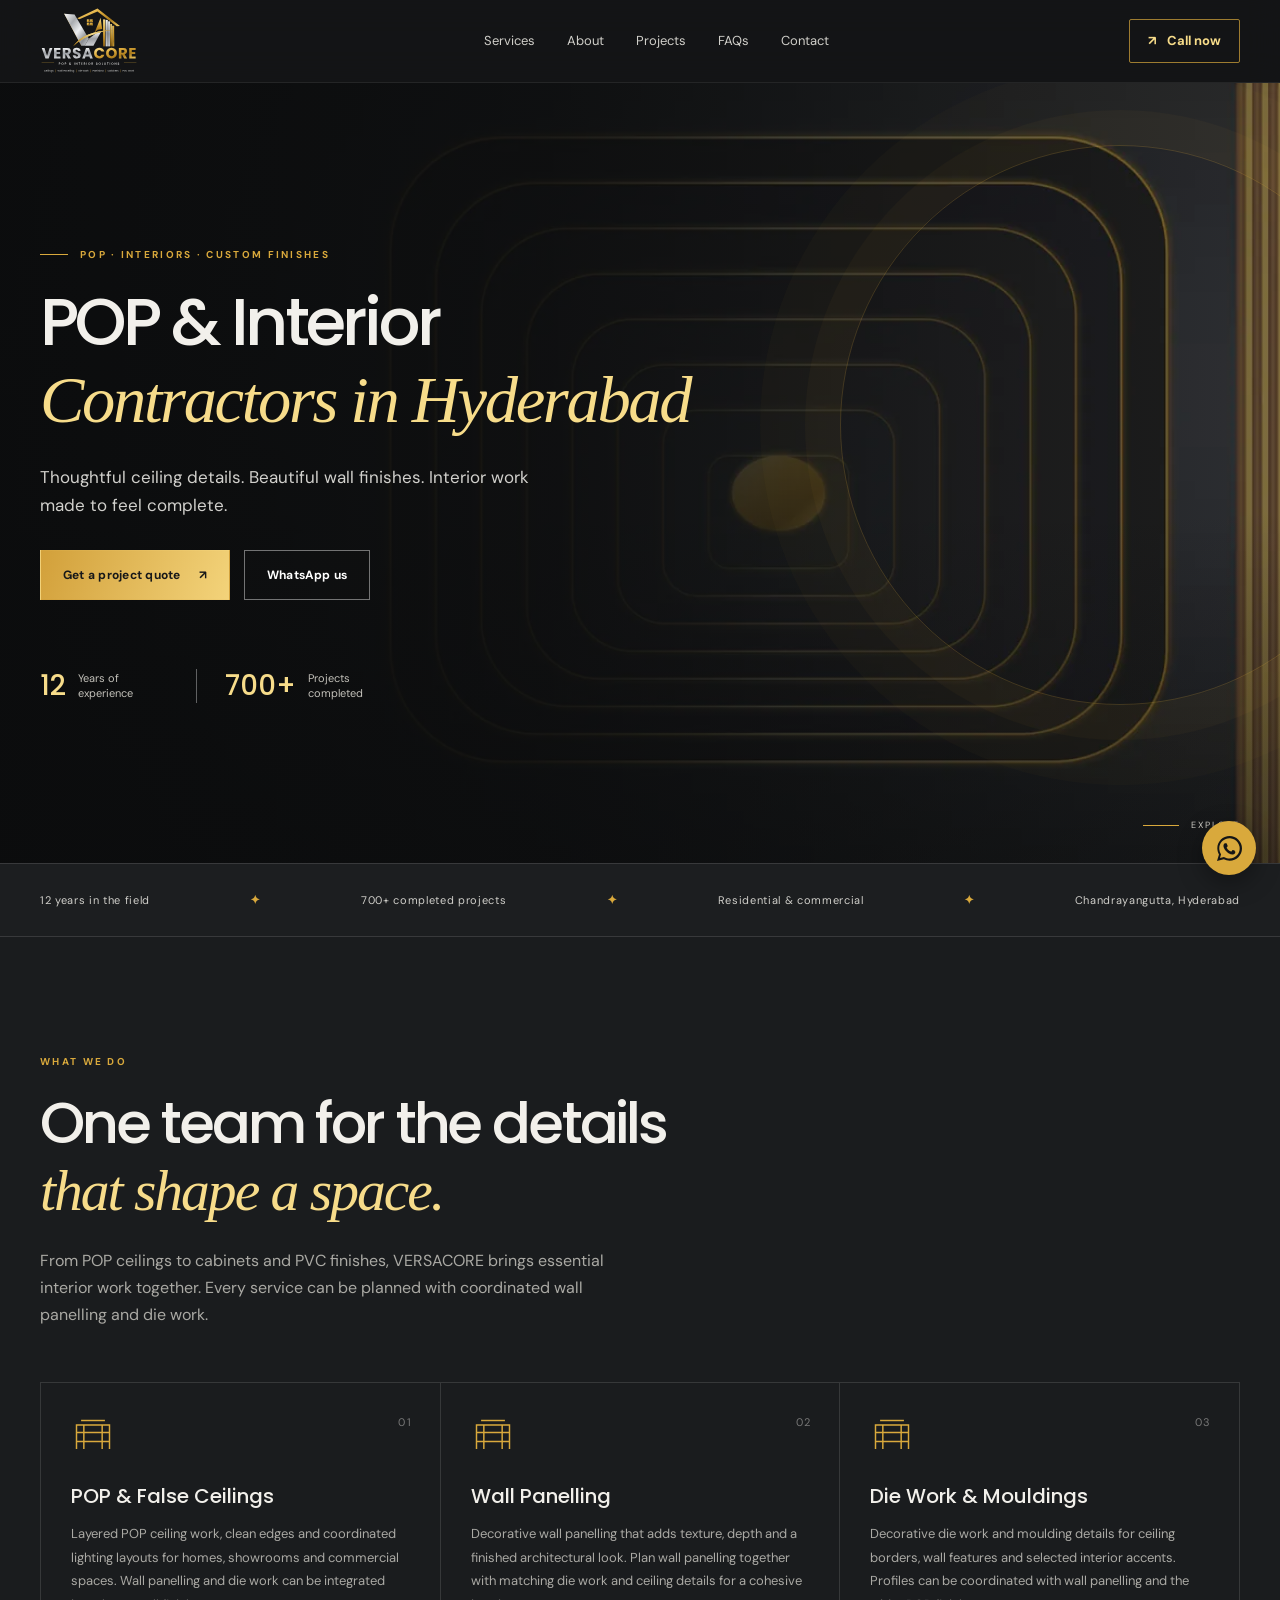
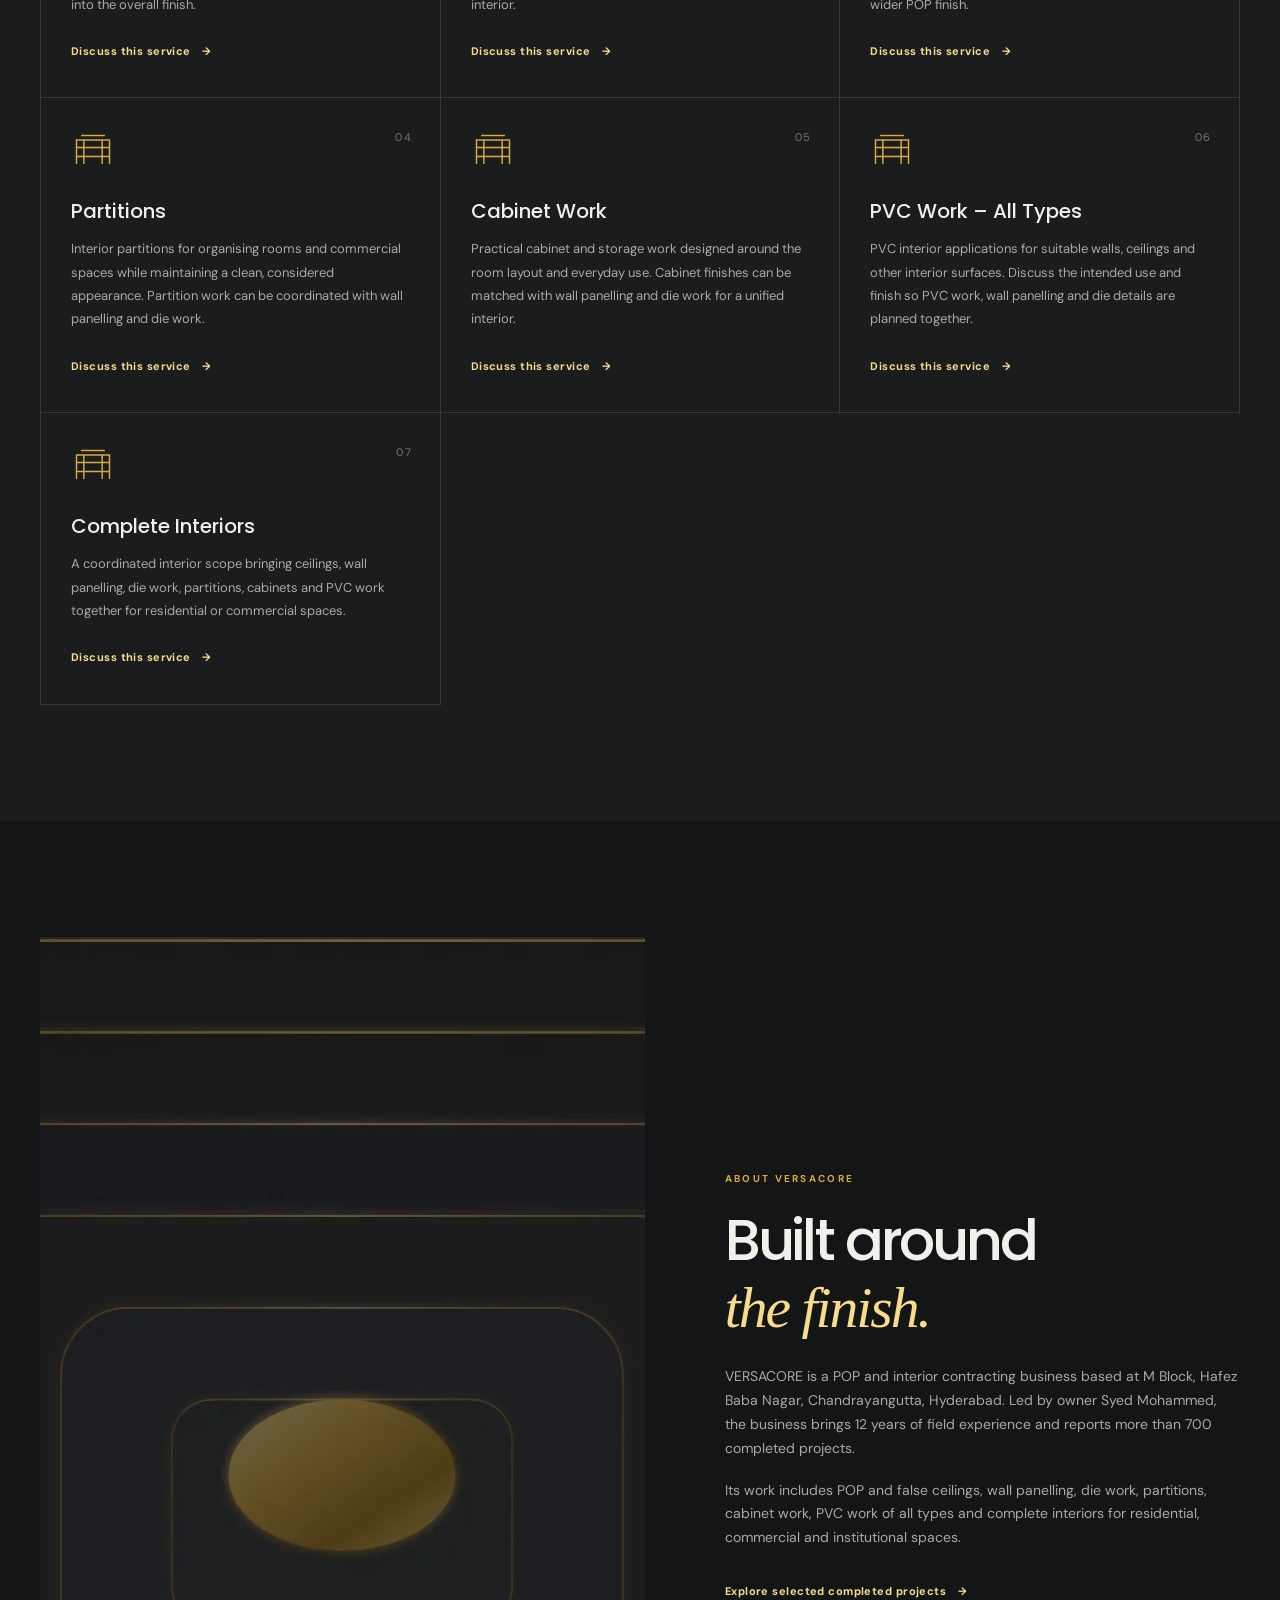
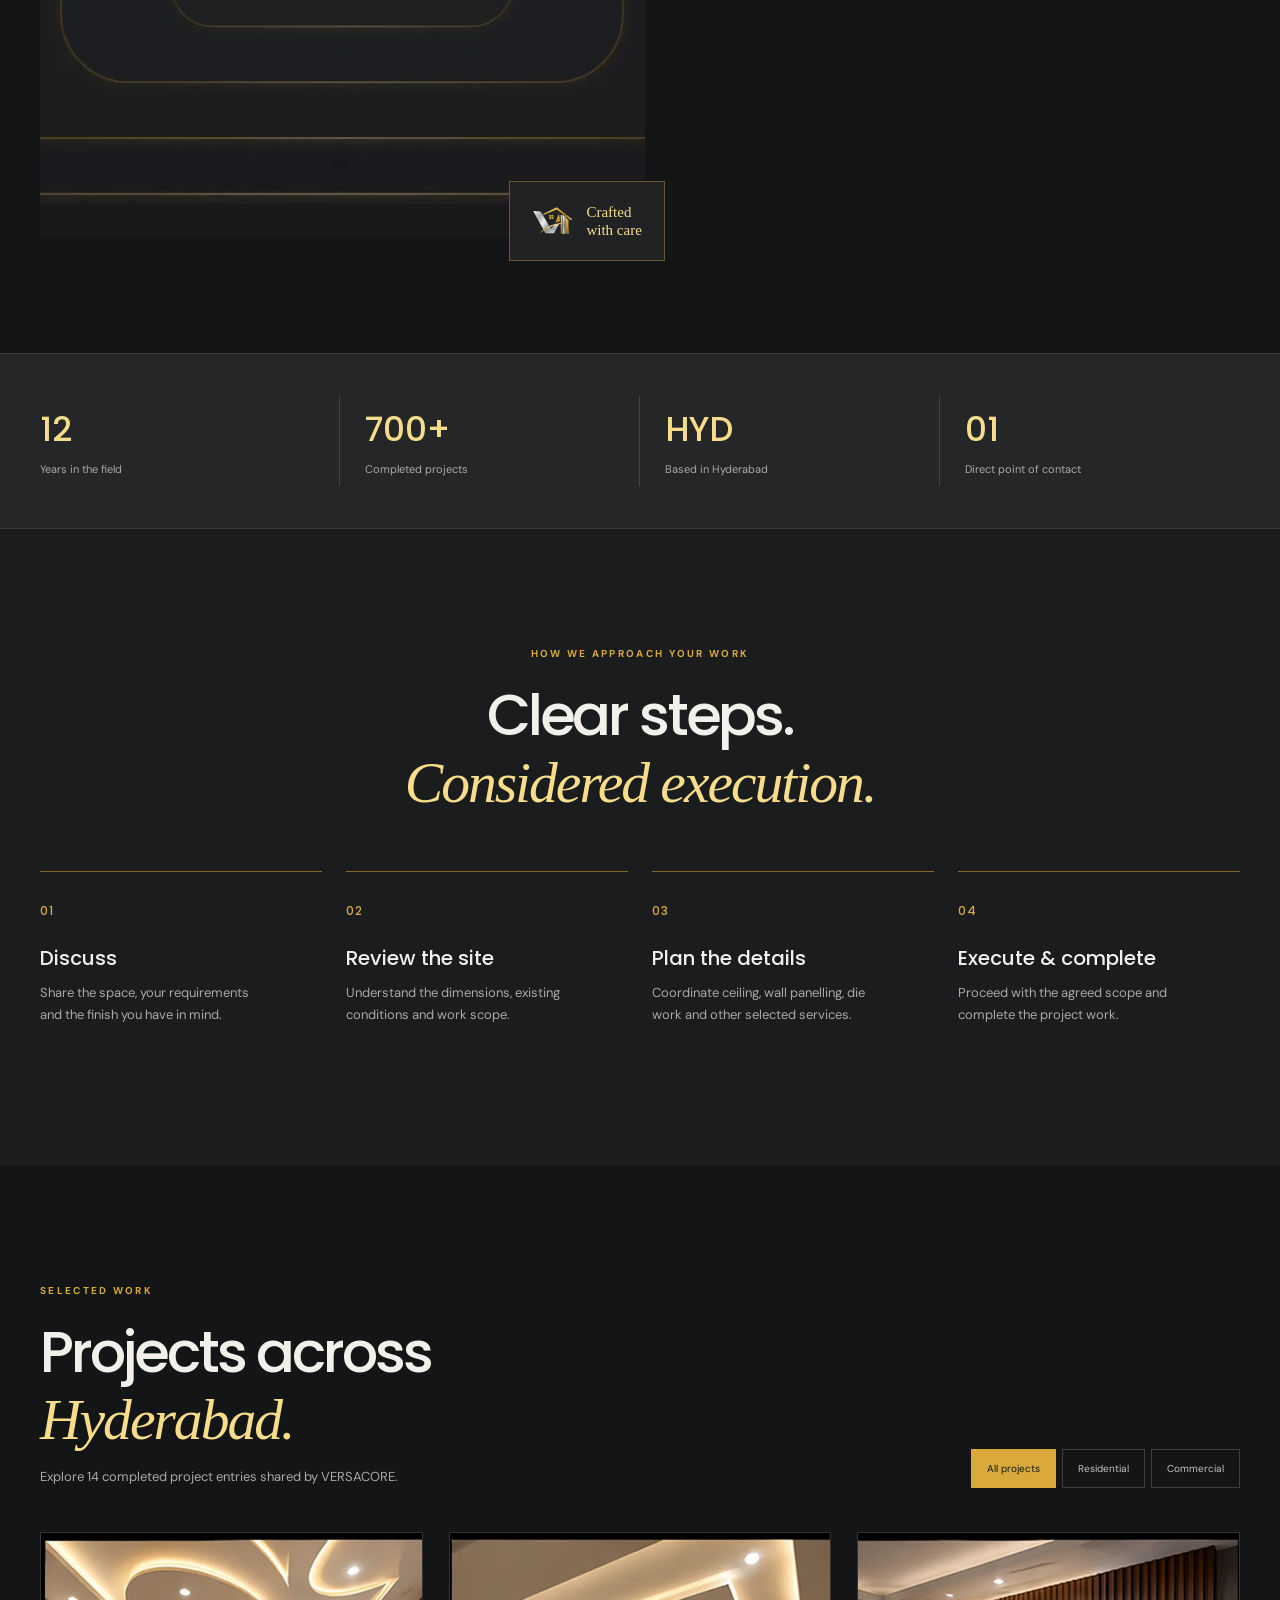
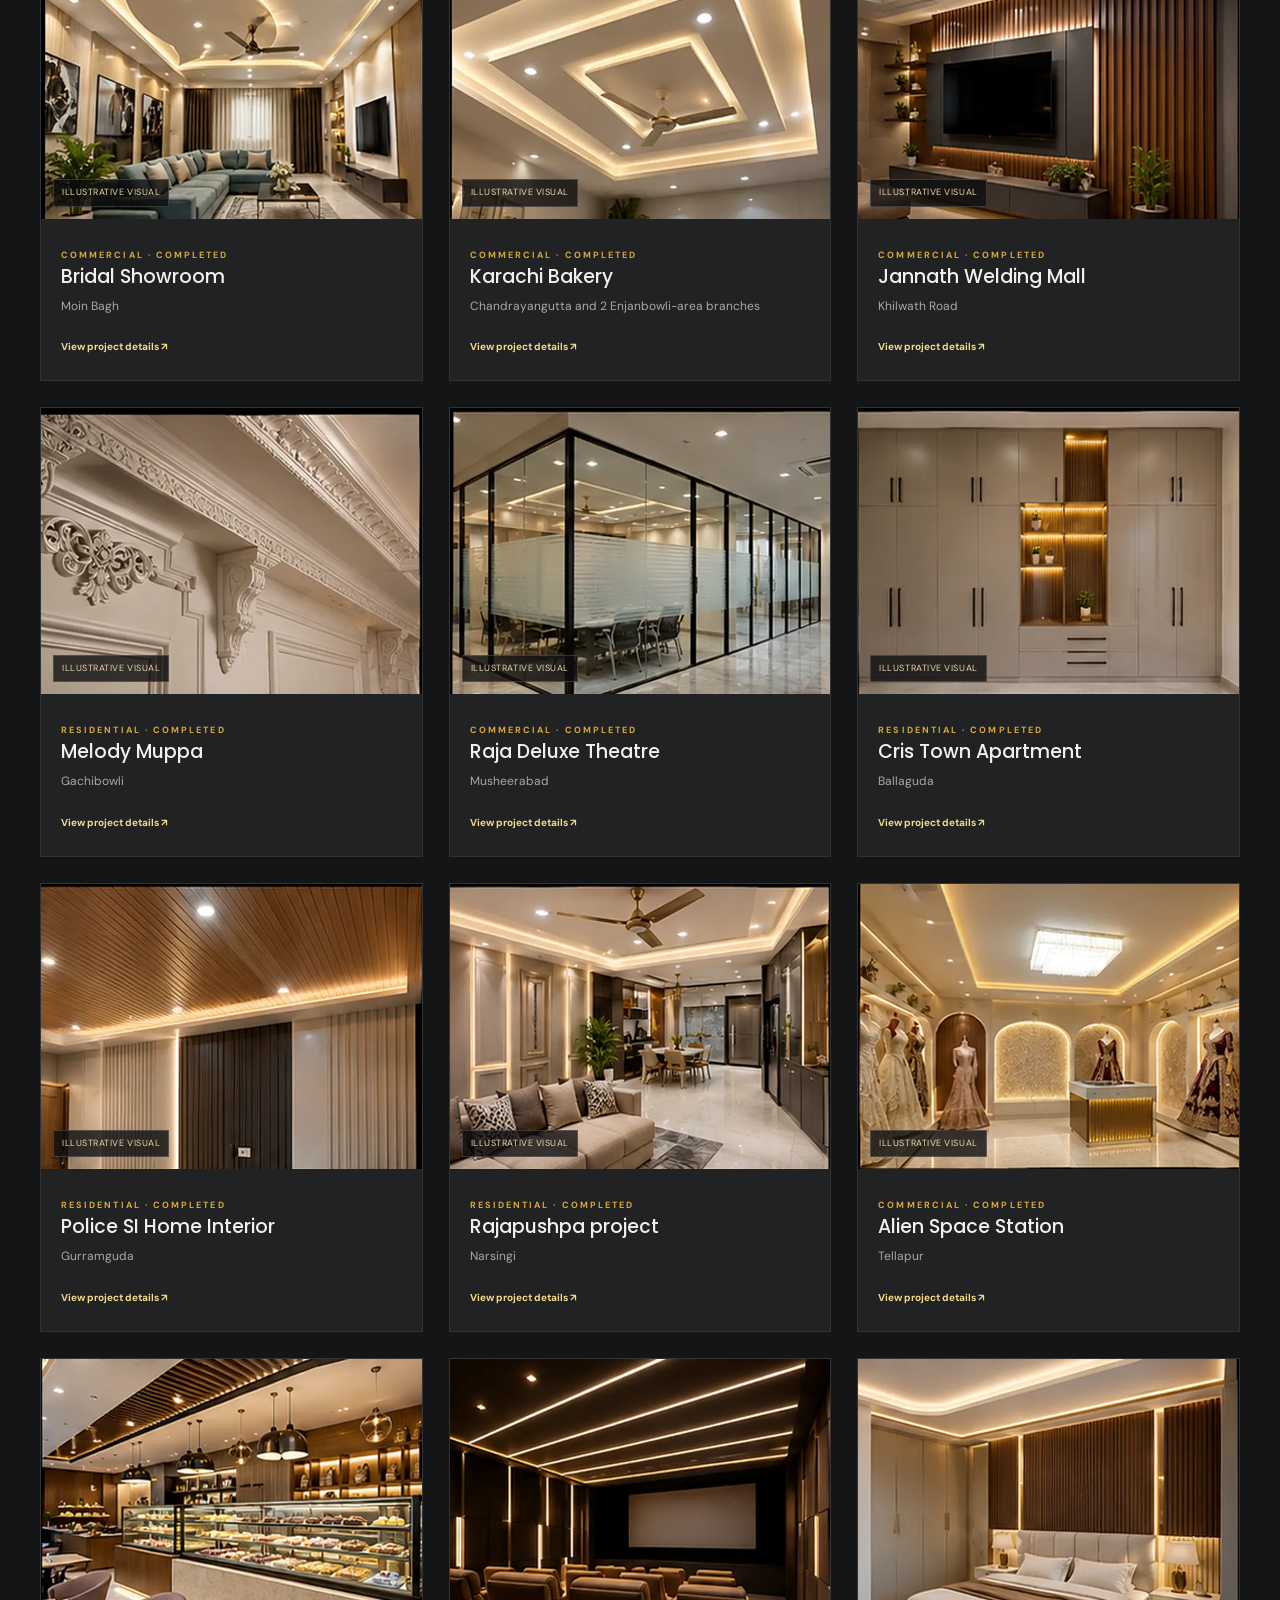
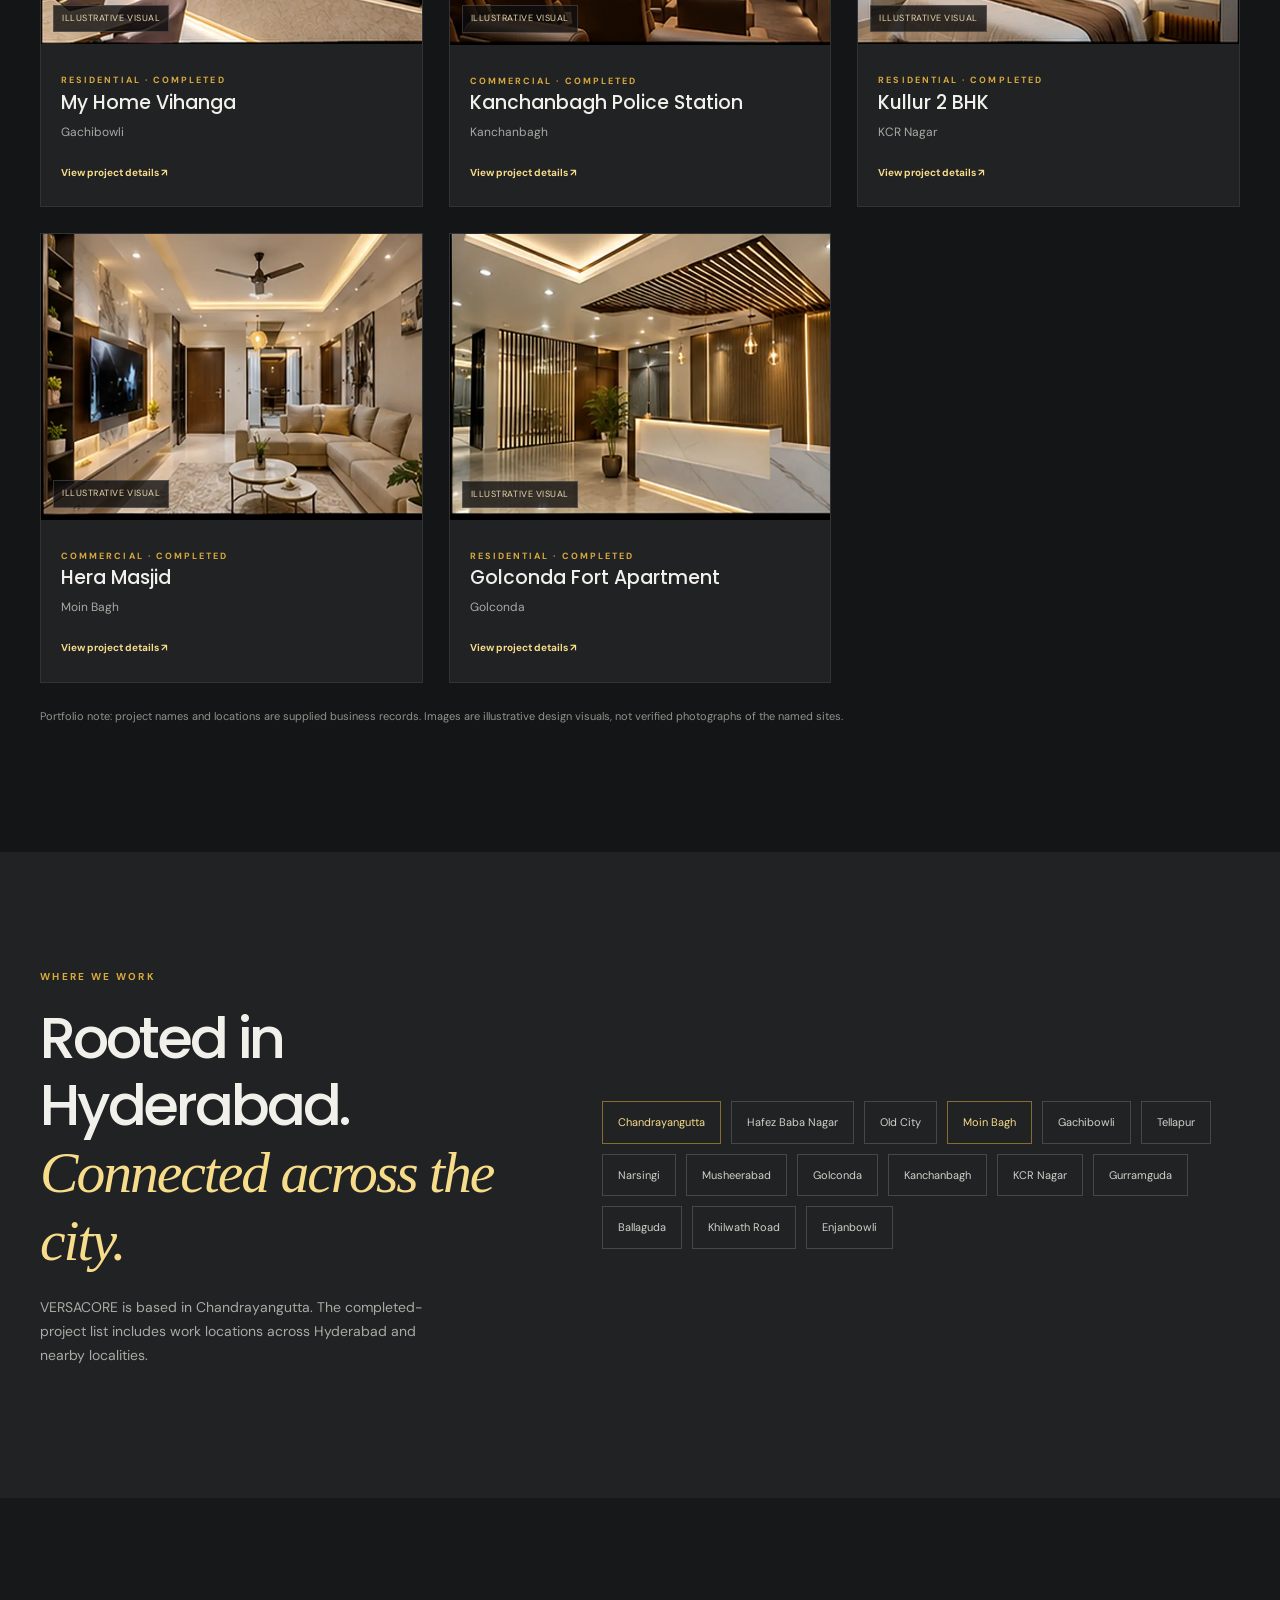
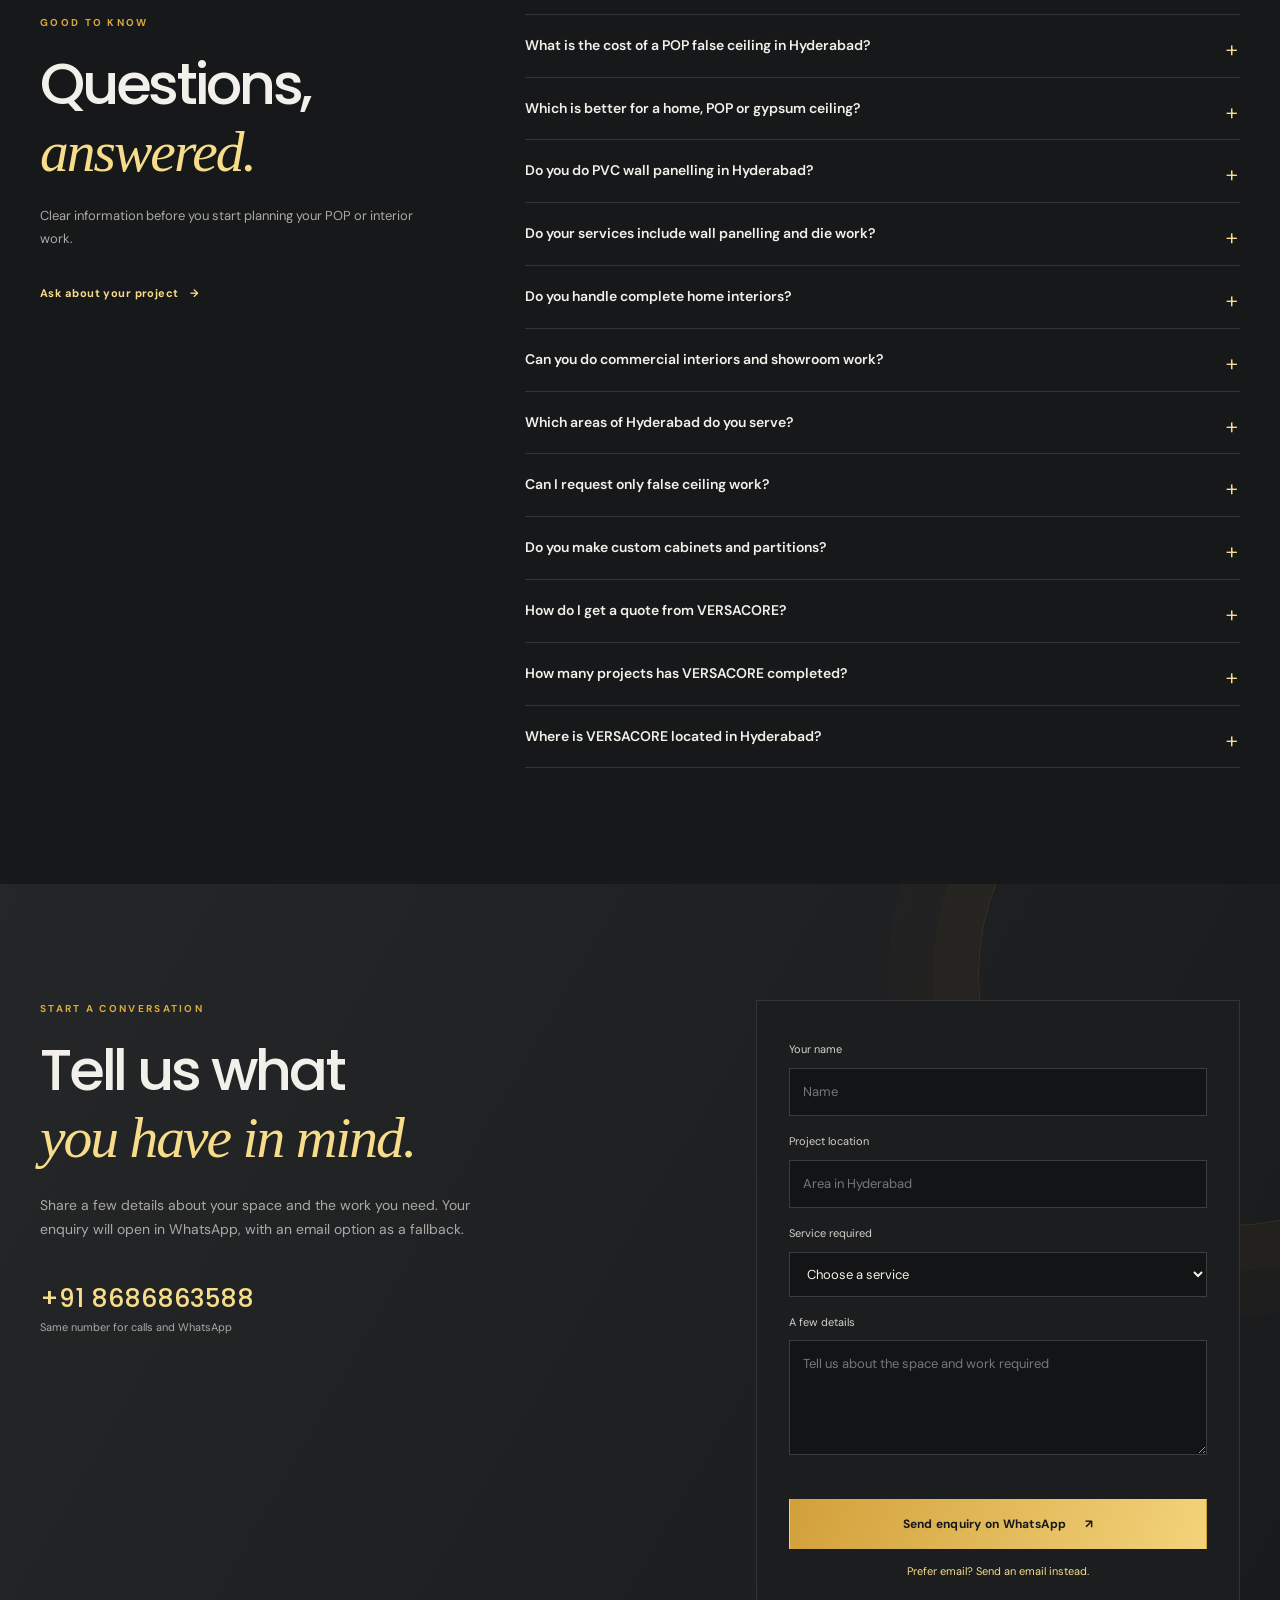
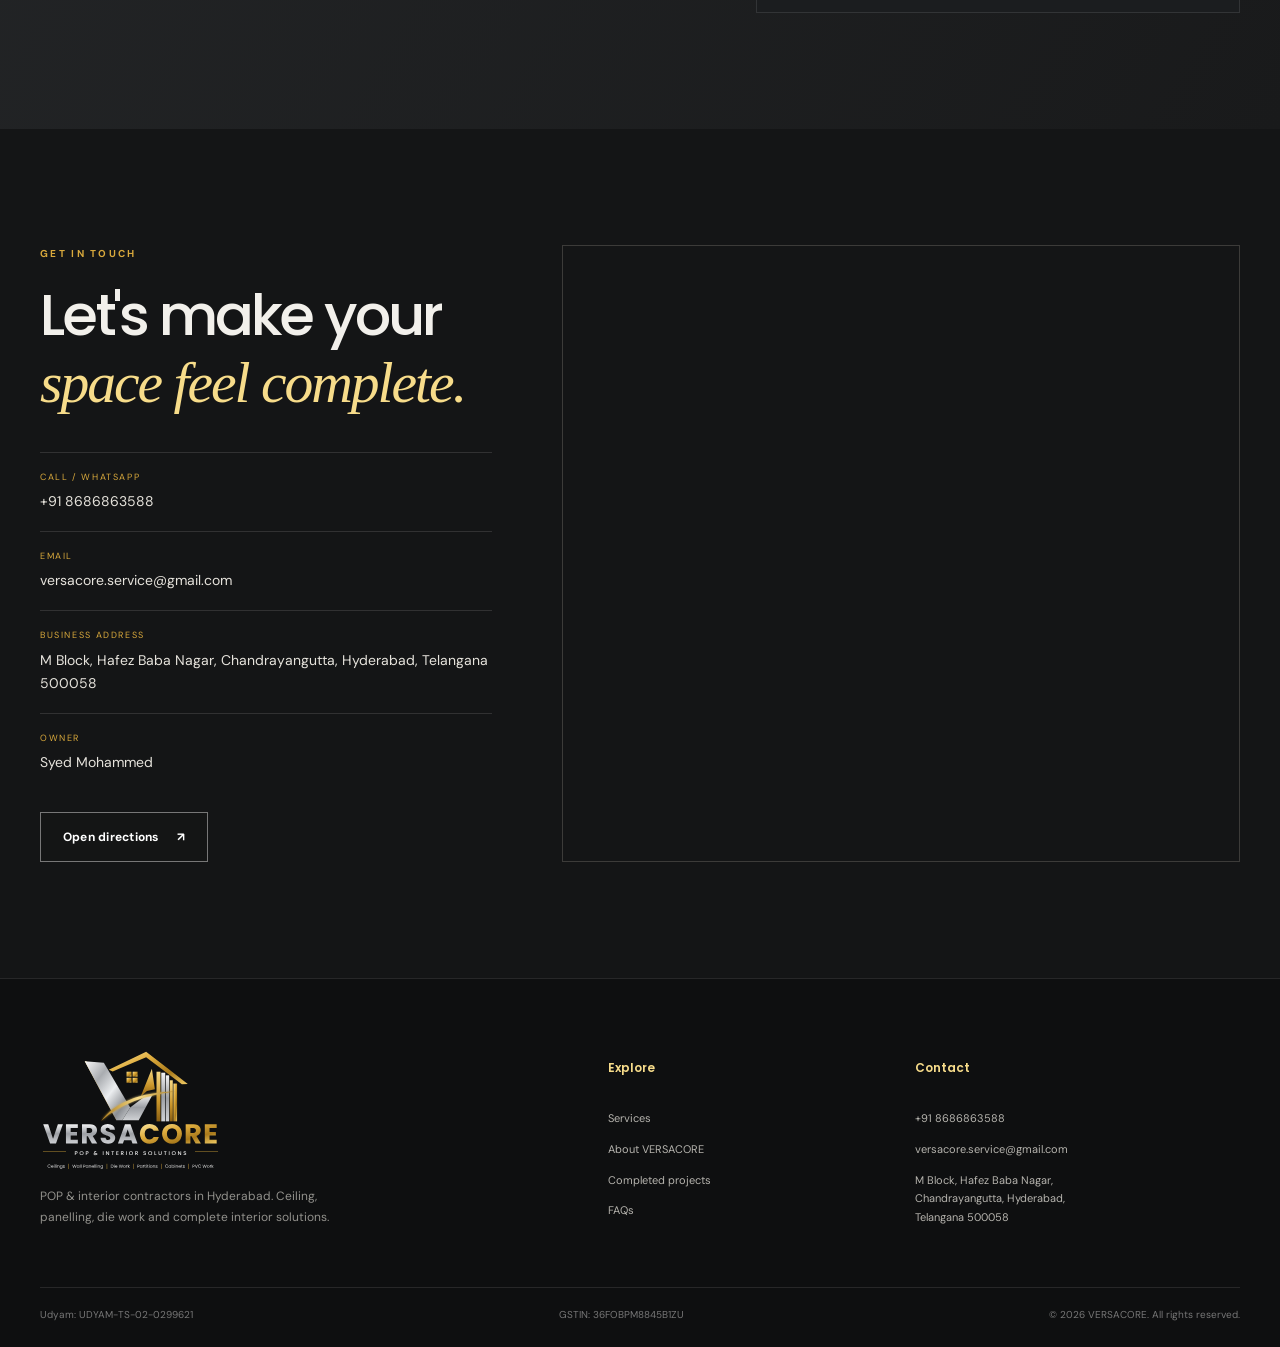
==== index.html @ 3ceb567b "feat: launch VERSACORE POP and interior website" ====
<!doctype html>
<html lang="en-IN">
<head>
<meta charset="utf-8">
<meta name="viewport" content="width=device-width, initial-scale=1">
<meta name="theme-color" content="#171819">
<meta name="robots" content="index,follow,max-image-preview:large">
<meta name="description" content="VERSACORE provides POP ceilings, wall panelling, die work and PVC interiors in Chandrayangutta, Hyderabad. 12 years' experience and 700+ completed projects.">
<meta name="keywords" content="POP ceiling Hyderabad, false ceiling contractor Hyderabad, wall panelling Hyderabad, POP interior Chandrayangutta, PVC panels Hyderabad, interior contractor Old City">
<meta name="author" content="VERSACORE">
<meta name="geo.region" content="IN-TG">
<meta name="geo.placename" content="Chandrayangutta, Hyderabad">
<link rel="canonical" href="https://versa-core.github.io/Service/">
<link rel="alternate" hreflang="en-IN" href="https://versa-core.github.io/Service/">
<link rel="manifest" href="site.webmanifest">
<link rel="icon" href="assets/svg/favicon.svg" type="image/svg+xml">
<link rel="icon" href="assets/favicons/favicon.ico" sizes="any">
<link rel="icon" href="assets/favicons/favicon-16.png" sizes="16x16" type="image/png">
<link rel="icon" href="assets/favicons/favicon-32.png" sizes="32x32" type="image/png">
<link rel="icon" href="assets/favicons/android-chrome-192.png" sizes="192x192" type="image/png">
<link rel="icon" href="assets/favicons/android-chrome-512.png" sizes="512x512" type="image/png">
<link rel="apple-touch-icon" href="assets/favicons/apple-touch-icon.png">
<link rel="preload" as="image" href="assets/images/hero-desktop.webp" fetchpriority="high" imagesrcset="assets/images/hero-desktop-960.webp 960w, assets/images/hero-desktop-1280.webp 1280w, assets/images/hero-desktop.webp 1920w" imagesizes="100vw">
<link rel="preconnect" href="https://fonts.googleapis.com">
<link rel="preconnect" href="https://fonts.gstatic.com" crossorigin>
<link href="https://fonts.googleapis.com/css2?family=DM+Sans:wght@400;500;600;700&family=Poppins:wght@400;500;600;700;800&display=swap" rel="stylesheet">
<title>POP & Interior Contractors in Hyderabad | VERSACORE</title>
<meta property="og:type" content="website">
<meta property="og:title" content="POP & Interior Contractors in Hyderabad | VERSACORE">
<meta property="og:description" content="POP ceilings, wall panelling, die work, partitions, cabinets and PVC interiors in Hyderabad. 12 years' experience and 700+ completed projects.">
<meta property="og:image" content="assets/images/og-image.jpg">
<meta property="og:image:width" content="1200"><meta property="og:image:height" content="630">
<meta property="og:image:alt" content="VERSACORE POP and interior solutions brand artwork">
<meta property="og:url" content="https://versa-core.github.io/Service/">
<meta name="twitter:card" content="summary_large_image">
<meta name="twitter:title" content="POP & Interior Contractors in Hyderabad | VERSACORE">
<meta name="twitter:description" content="POP ceilings, wall panelling, die work, partitions, cabinets and PVC interiors in Hyderabad.">
<meta name="twitter:image" content="assets/images/og-image.jpg">
<meta name="twitter:image:alt" content="VERSACORE POP and interior solutions brand artwork">
<link rel="stylesheet" href="assets/css/styles.css">
<script src="assets/js/config.js"></script>
<script defer src="assets/js/site.js"></script>
</head>
<body>
<a class="skip-link" href="#main">Skip to content</a>
<header class="site-header" id="top">
  <div class="container header-inner">
    <a class="brand" href="#top" aria-label="VERSACORE home"><img src="assets/svg/versacore-logo.svg" width="196" height="128" alt="VERSACORE POP and interior solutions logo, Hyderabad"></a>
    <button class="menu-toggle" aria-expanded="false" aria-controls="primary-nav" aria-label="Open navigation"><span></span><span></span></button>
    <nav id="primary-nav" class="primary-nav" aria-label="Main navigation">
      <a href="#services">Services</a><a href="#about">About</a><a href="#portfolio">Projects</a><a href="#faq">FAQs</a><a href="#contact">Contact</a>
    </nav>
    <a class="header-call" href="tel:+918686863588"><span aria-hidden="true">↗</span> Call now</a>
  </div>
</header>
<main id="main">
<section class="hero">
  <picture class="hero-picture">
    <source media="(max-width:768px)" srcset="assets/images/hero-mobile-540.webp 540w, assets/images/hero-mobile-720.webp 720w, assets/images/hero-mobile.webp 1080w" sizes="100vw">
    <source srcset="assets/images/hero-desktop-960.webp 960w, assets/images/hero-desktop-1280.webp 1280w, assets/images/hero-desktop.webp 1920w" sizes="100vw">
    <img src="assets/images/hero-desktop.webp" width="1920" height="1080" fetchpriority="high" alt="Premium POP ceiling and contemporary interior with warm cove lighting in a Hyderabad home">
  </picture>
  <div class="hero-shade"></div><div class="hero-lines" aria-hidden="true"></div>
  <div class="container hero-content">
    <p class="eyebrow gold-eyebrow"><span></span> POP · INTERIORS · CUSTOM FINISHES</p>
    <h1>POP &amp; Interior<br><em>Contractors in Hyderabad</em></h1>
    <p class="hero-lede">Thoughtful ceiling details. Beautiful wall finishes. Interior work made to feel complete.</p>
    <div class="hero-actions"><a class="button button-gold" href="#quote">Get a project quote <span aria-hidden="true">↗</span></a><a class="button button-outline" href="https://wa.me/918686863588" target="_blank" rel="noopener">WhatsApp us</a></div>
    <div class="hero-proof"><div><strong>12</strong><span>Years of experience</span></div><i></i><div><strong>700+</strong><span>Projects completed</span></div></div>
  </div>
  <a class="scroll-cue" href="#services" aria-label="Scroll to services"><span></span> Explore</a>
</section>
<section class="trust-strip" aria-label="Business highlights"><div class="container trust-inner"><span>12 years in the field</span><b>✦</b><span>700+ completed projects</span><b>✦</b><span>Residential &amp; commercial</span><b>✦</b><span>Chandrayangutta, Hyderabad</span></div></section>
<section class="section services-section" id="services">
  <div class="container">
    <div class="section-heading reveal"><p class="eyebrow">WHAT WE DO</p><h2>One team for the details<br><em>that shape a space.</em></h2><p>From POP ceilings to cabinets and PVC finishes, VERSACORE brings essential interior work together. Every service can be planned with coordinated wall panelling and die work.</p></div>
    <div class="services-grid"><article class="service-card reveal" id="pop-false-ceilings"><span class="service-index">01</span><div class="service-icon" aria-hidden="true"><svg viewBox="0 0 48 48"><path d="M6 37V11h36v26M6 19h36M14 11v26M34 11v26M6 29h36" fill="none" stroke="currentColor" stroke-width="1.6"/><path d="M11 6h26" stroke="currentColor" stroke-width="1.6"/></svg></div><h3>POP & False Ceilings</h3><p>Layered POP ceiling work, clean edges and coordinated lighting layouts for homes, showrooms and commercial spaces. Wall panelling and die work can be integrated into the overall finish.</p><a href="#quote" class="text-link">Discuss this service <span aria-hidden="true">→</span></a></article>
<article class="service-card reveal" id="wall-panelling"><span class="service-index">02</span><div class="service-icon" aria-hidden="true"><svg viewBox="0 0 48 48"><path d="M6 37V11h36v26M6 19h36M14 11v26M34 11v26M6 29h36" fill="none" stroke="currentColor" stroke-width="1.6"/><path d="M11 6h26" stroke="currentColor" stroke-width="1.6"/></svg></div><h3>Wall Panelling</h3><p>Decorative wall panelling that adds texture, depth and a finished architectural look. Plan wall panelling together with matching die work and ceiling details for a cohesive interior.</p><a href="#quote" class="text-link">Discuss this service <span aria-hidden="true">→</span></a></article>
<article class="service-card reveal" id="die-work"><span class="service-index">03</span><div class="service-icon" aria-hidden="true"><svg viewBox="0 0 48 48"><path d="M6 37V11h36v26M6 19h36M14 11v26M34 11v26M6 29h36" fill="none" stroke="currentColor" stroke-width="1.6"/><path d="M11 6h26" stroke="currentColor" stroke-width="1.6"/></svg></div><h3>Die Work & Mouldings</h3><p>Decorative die work and moulding details for ceiling borders, wall features and selected interior accents. Profiles can be coordinated with wall panelling and the wider POP finish.</p><a href="#quote" class="text-link">Discuss this service <span aria-hidden="true">→</span></a></article>
<article class="service-card reveal" id="partitions"><span class="service-index">04</span><div class="service-icon" aria-hidden="true"><svg viewBox="0 0 48 48"><path d="M6 37V11h36v26M6 19h36M14 11v26M34 11v26M6 29h36" fill="none" stroke="currentColor" stroke-width="1.6"/><path d="M11 6h26" stroke="currentColor" stroke-width="1.6"/></svg></div><h3>Partitions</h3><p>Interior partitions for organising rooms and commercial spaces while maintaining a clean, considered appearance. Partition work can be coordinated with wall panelling and die work.</p><a href="#quote" class="text-link">Discuss this service <span aria-hidden="true">→</span></a></article>
<article class="service-card reveal" id="cabinet-work"><span class="service-index">05</span><div class="service-icon" aria-hidden="true"><svg viewBox="0 0 48 48"><path d="M6 37V11h36v26M6 19h36M14 11v26M34 11v26M6 29h36" fill="none" stroke="currentColor" stroke-width="1.6"/><path d="M11 6h26" stroke="currentColor" stroke-width="1.6"/></svg></div><h3>Cabinet Work</h3><p>Practical cabinet and storage work designed around the room layout and everyday use. Cabinet finishes can be matched with wall panelling and die work for a unified interior.</p><a href="#quote" class="text-link">Discuss this service <span aria-hidden="true">→</span></a></article>
<article class="service-card reveal" id="pvc-work"><span class="service-index">06</span><div class="service-icon" aria-hidden="true"><svg viewBox="0 0 48 48"><path d="M6 37V11h36v26M6 19h36M14 11v26M34 11v26M6 29h36" fill="none" stroke="currentColor" stroke-width="1.6"/><path d="M11 6h26" stroke="currentColor" stroke-width="1.6"/></svg></div><h3>PVC Work – All Types</h3><p>PVC interior applications for suitable walls, ceilings and other interior surfaces. Discuss the intended use and finish so PVC work, wall panelling and die details are planned together.</p><a href="#quote" class="text-link">Discuss this service <span aria-hidden="true">→</span></a></article>
<article class="service-card reveal" id="complete-interiors"><span class="service-index">07</span><div class="service-icon" aria-hidden="true"><svg viewBox="0 0 48 48"><path d="M6 37V11h36v26M6 19h36M14 11v26M34 11v26M6 29h36" fill="none" stroke="currentColor" stroke-width="1.6"/><path d="M11 6h26" stroke="currentColor" stroke-width="1.6"/></svg></div><h3>Complete Interiors</h3><p>A coordinated interior scope bringing ceilings, wall panelling, die work, partitions, cabinets and PVC work together for residential or commercial spaces.</p><a href="#quote" class="text-link">Discuss this service <span aria-hidden="true">→</span></a></article></div>
  </div>
</section>
<section class="about-section section" id="about">
  <div class="container about-grid">
    <div class="about-image reveal"><img src="assets/images/banner-wide.webp" width="2100" height="900" loading="lazy" alt="Warm contemporary interior with decorative ceiling details and wood finishes"><div class="about-stamp"><img src="assets/svg/versacore-mark.svg" width="70" height="70" alt="" aria-hidden="true"><span>Crafted<br>with care</span></div></div>
    <div class="about-copy reveal"><p class="eyebrow">ABOUT VERSACORE</p><h2>Built around<br><em>the finish.</em></h2><p>VERSACORE is a POP and interior contracting business based at M Block, Hafez Baba Nagar, Chandrayangutta, Hyderabad. Led by owner Syed Mohammed, the business brings 12 years of field experience and reports more than 700 completed projects.</p><p>Its work includes POP and false ceilings, wall panelling, die work, partitions, cabinet work, PVC work of all types and complete interiors for residential, commercial and institutional spaces.</p><a class="text-link" href="#portfolio">Explore selected completed projects <span aria-hidden="true">→</span></a></div>
  </div>
</section>
<section class="numbers-section"><div class="container numbers-grid"><div class="number-item"><strong data-count="12">12</strong><span>Years in the field</span></div><div class="number-item"><strong data-count="700">700+</strong><span>Completed projects</span></div><div class="number-item"><strong>HYD</strong><span>Based in Hyderabad</span></div><div class="number-item"><strong>01</strong><span>Direct point of contact</span></div></div></section>
<section class="section approach-section">
 <div class="container"><div class="section-heading centered reveal"><p class="eyebrow">HOW WE APPROACH YOUR WORK</p><h2>Clear steps.<br><em>Considered execution.</em></h2></div>
 <div class="steps-grid"><article class="step reveal"><span>01</span><h3>Discuss</h3><p>Share the space, your requirements and the finish you have in mind.</p></article><article class="step reveal"><span>02</span><h3>Review the site</h3><p>Understand the dimensions, existing conditions and work scope.</p></article><article class="step reveal"><span>03</span><h3>Plan the details</h3><p>Coordinate ceiling, wall panelling, die work and other selected services.</p></article><article class="step reveal"><span>04</span><h3>Execute &amp; complete</h3><p>Proceed with the agreed scope and complete the project work.</p></article></div></div>
</section>
<!-- Owner supplied spelling: "Enjanbowli"; verify with owner before changing. -->
<section class="portfolio-section section" id="portfolio">
 <div class="container"><div class="portfolio-head reveal"><div><p class="eyebrow">SELECTED WORK</p><h2>Projects across<br><em>Hyderabad.</em></h2><p>Explore 14 completed project entries shared by VERSACORE.</p></div><div class="filter-group" role="group" aria-label="Filter projects"><button class="filter-btn active" data-filter="all" aria-pressed="true">All projects</button><button class="filter-btn" data-filter="residential" aria-pressed="false">Residential</button><button class="filter-btn" data-filter="commercial" aria-pressed="false">Commercial</button></div></div>
 <div class="portfolio-grid">
      <article class="project-card reveal" data-category="commercial" data-area="moin bagh" tabindex="0" role="button" aria-label="View Bridal Showroom project details" data-project="0">
        <div class="project-image-wrap">
          <img src="assets/images/bridal-showroom.webp" srcset="assets/images/bridal-showroom-360.webp 360w, assets/images/bridal-showroom.webp 720w" sizes="(max-width:640px) 90vw, (max-width:1000px) 45vw, 30vw" width="720" height="540" loading="lazy" alt="Illustrative interior design visual for Bridal Showroom, Moin Bagh, Hyderabad">
          <span class="image-note">Illustrative visual</span>
        </div>
        <div class="project-copy"><span class="eyebrow">Commercial · Completed</span><h3>Bridal Showroom</h3><p>Moin Bagh</p><span class="project-link">View project details <span aria-hidden="true">↗</span></span></div>
      </article>

      <article class="project-card reveal" data-category="commercial" data-area="chandrayangutta and 2 enjanbowli-area branches" tabindex="0" role="button" aria-label="View Karachi Bakery project details" data-project="1">
        <div class="project-image-wrap">
          <img src="assets/images/karachi-bakery.webp" srcset="assets/images/karachi-bakery-360.webp 360w, assets/images/karachi-bakery.webp 720w" sizes="(max-width:640px) 90vw, (max-width:1000px) 45vw, 30vw" width="720" height="540" loading="lazy" alt="Illustrative interior design visual for Karachi Bakery, Chandrayangutta and 2 Enjanbowli-area branches, Hyderabad">
          <span class="image-note">Illustrative visual</span>
        </div>
        <div class="project-copy"><span class="eyebrow">Commercial · Completed</span><h3>Karachi Bakery</h3><p>Chandrayangutta and 2 Enjanbowli-area branches</p><span class="project-link">View project details <span aria-hidden="true">↗</span></span></div>
      </article>

      <article class="project-card reveal" data-category="commercial" data-area="khilwath road" tabindex="0" role="button" aria-label="View Jannath Welding Mall project details" data-project="2">
        <div class="project-image-wrap">
          <img src="assets/images/jannath-welding-mall.webp" srcset="assets/images/jannath-welding-mall-360.webp 360w, assets/images/jannath-welding-mall.webp 720w" sizes="(max-width:640px) 90vw, (max-width:1000px) 45vw, 30vw" width="720" height="540" loading="lazy" alt="Illustrative interior design visual for Jannath Welding Mall, Khilwath Road, Hyderabad">
          <span class="image-note">Illustrative visual</span>
        </div>
        <div class="project-copy"><span class="eyebrow">Commercial · Completed</span><h3>Jannath Welding Mall</h3><p>Khilwath Road</p><span class="project-link">View project details <span aria-hidden="true">↗</span></span></div>
      </article>

      <article class="project-card reveal" data-category="residential" data-area="gachibowli" tabindex="0" role="button" aria-label="View Melody Muppa project details" data-project="3">
        <div class="project-image-wrap">
          <img src="assets/images/melody-muppa.webp" srcset="assets/images/melody-muppa-360.webp 360w, assets/images/melody-muppa.webp 720w" sizes="(max-width:640px) 90vw, (max-width:1000px) 45vw, 30vw" width="720" height="540" loading="lazy" alt="Illustrative interior design visual for Melody Muppa, Gachibowli, Hyderabad">
          <span class="image-note">Illustrative visual</span>
        </div>
        <div class="project-copy"><span class="eyebrow">Residential · Completed</span><h3>Melody Muppa</h3><p>Gachibowli</p><span class="project-link">View project details <span aria-hidden="true">↗</span></span></div>
      </article>

      <article class="project-card reveal" data-category="commercial" data-area="musheerabad" tabindex="0" role="button" aria-label="View Raja Deluxe Theatre project details" data-project="4">
        <div class="project-image-wrap">
          <img src="assets/images/raja-deluxe-theatre.webp" srcset="assets/images/raja-deluxe-theatre-360.webp 360w, assets/images/raja-deluxe-theatre.webp 720w" sizes="(max-width:640px) 90vw, (max-width:1000px) 45vw, 30vw" width="720" height="540" loading="lazy" alt="Illustrative interior design visual for Raja Deluxe Theatre, Musheerabad, Hyderabad">
          <span class="image-note">Illustrative visual</span>
        </div>
        <div class="project-copy"><span class="eyebrow">Commercial · Completed</span><h3>Raja Deluxe Theatre</h3><p>Musheerabad</p><span class="project-link">View project details <span aria-hidden="true">↗</span></span></div>
      </article>

      <article class="project-card reveal" data-category="residential" data-area="ballaguda" tabindex="0" role="button" aria-label="View Cris Town Apartment project details" data-project="5">
        <div class="project-image-wrap">
          <img src="assets/images/cris-town-apartment.webp" srcset="assets/images/cris-town-apartment-360.webp 360w, assets/images/cris-town-apartment.webp 720w" sizes="(max-width:640px) 90vw, (max-width:1000px) 45vw, 30vw" width="720" height="540" loading="lazy" alt="Illustrative interior design visual for Cris Town Apartment, Ballaguda, Hyderabad">
          <span class="image-note">Illustrative visual</span>
        </div>
        <div class="project-copy"><span class="eyebrow">Residential · Completed</span><h3>Cris Town Apartment</h3><p>Ballaguda</p><span class="project-link">View project details <span aria-hidden="true">↗</span></span></div>
      </article>

      <article class="project-card reveal" data-category="residential" data-area="gurramguda" tabindex="0" role="button" aria-label="View Police SI Home Interior project details" data-project="6">
        <div class="project-image-wrap">
          <img src="assets/images/police-si-home.webp" srcset="assets/images/police-si-home-360.webp 360w, assets/images/police-si-home.webp 720w" sizes="(max-width:640px) 90vw, (max-width:1000px) 45vw, 30vw" width="720" height="540" loading="lazy" alt="Illustrative interior design visual for Police SI Home Interior, Gurramguda, Hyderabad">
          <span class="image-note">Illustrative visual</span>
        </div>
        <div class="project-copy"><span class="eyebrow">Residential · Completed</span><h3>Police SI Home Interior</h3><p>Gurramguda</p><span class="project-link">View project details <span aria-hidden="true">↗</span></span></div>
      </article>

      <article class="project-card reveal" data-category="residential" data-area="narsingi" tabindex="0" role="button" aria-label="View Rajapushpa project project details" data-project="7">
        <div class="project-image-wrap">
          <img src="assets/images/rajapushpa-project.webp" srcset="assets/images/rajapushpa-project-360.webp 360w, assets/images/rajapushpa-project.webp 720w" sizes="(max-width:640px) 90vw, (max-width:1000px) 45vw, 30vw" width="720" height="540" loading="lazy" alt="Illustrative interior design visual for Rajapushpa project, Narsingi, Hyderabad">
          <span class="image-note">Illustrative visual</span>
        </div>
        <div class="project-copy"><span class="eyebrow">Residential · Completed</span><h3>Rajapushpa project</h3><p>Narsingi</p><span class="project-link">View project details <span aria-hidden="true">↗</span></span></div>
      </article>

      <article class="project-card reveal" data-category="commercial" data-area="tellapur" tabindex="0" role="button" aria-label="View Alien Space Station project details" data-project="8">
        <div class="project-image-wrap">
          <img src="assets/images/alien-space-station.webp" srcset="assets/images/alien-space-station-360.webp 360w, assets/images/alien-space-station.webp 720w" sizes="(max-width:640px) 90vw, (max-width:1000px) 45vw, 30vw" width="720" height="540" loading="lazy" alt="Illustrative interior design visual for Alien Space Station, Tellapur, Hyderabad">
          <span class="image-note">Illustrative visual</span>
        </div>
        <div class="project-copy"><span class="eyebrow">Commercial · Completed</span><h3>Alien Space Station</h3><p>Tellapur</p><span class="project-link">View project details <span aria-hidden="true">↗</span></span></div>
      </article>

      <article class="project-card reveal" data-category="residential" data-area="gachibowli" tabindex="0" role="button" aria-label="View My Home Vihanga project details" data-project="9">
        <div class="project-image-wrap">
          <img src="assets/images/my-home-vihanga.webp" srcset="assets/images/my-home-vihanga-360.webp 360w, assets/images/my-home-vihanga.webp 720w" sizes="(max-width:640px) 90vw, (max-width:1000px) 45vw, 30vw" width="720" height="540" loading="lazy" alt="Illustrative interior design visual for My Home Vihanga, Gachibowli, Hyderabad">
          <span class="image-note">Illustrative visual</span>
        </div>
        <div class="project-copy"><span class="eyebrow">Residential · Completed</span><h3>My Home Vihanga</h3><p>Gachibowli</p><span class="project-link">View project details <span aria-hidden="true">↗</span></span></div>
      </article>

      <article class="project-card reveal" data-category="commercial" data-area="kanchanbagh" tabindex="0" role="button" aria-label="View Kanchanbagh Police Station project details" data-project="10">
        <div class="project-image-wrap">
          <img src="assets/images/kanchanbagh-police-station.webp" srcset="assets/images/kanchanbagh-police-station-360.webp 360w, assets/images/kanchanbagh-police-station.webp 720w" sizes="(max-width:640px) 90vw, (max-width:1000px) 45vw, 30vw" width="720" height="540" loading="lazy" alt="Illustrative interior design visual for Kanchanbagh Police Station, Kanchanbagh, Hyderabad">
          <span class="image-note">Illustrative visual</span>
        </div>
        <div class="project-copy"><span class="eyebrow">Commercial · Completed</span><h3>Kanchanbagh Police Station</h3><p>Kanchanbagh</p><span class="project-link">View project details <span aria-hidden="true">↗</span></span></div>
      </article>

      <article class="project-card reveal" data-category="residential" data-area="kcr nagar" tabindex="0" role="button" aria-label="View Kullur 2 BHK project details" data-project="11">
        <div class="project-image-wrap">
          <img src="assets/images/kullur-2bhk.webp" srcset="assets/images/kullur-2bhk-360.webp 360w, assets/images/kullur-2bhk.webp 720w" sizes="(max-width:640px) 90vw, (max-width:1000px) 45vw, 30vw" width="720" height="540" loading="lazy" alt="Illustrative interior design visual for Kullur 2 BHK, KCR Nagar, Hyderabad">
          <span class="image-note">Illustrative visual</span>
        </div>
        <div class="project-copy"><span class="eyebrow">Residential · Completed</span><h3>Kullur 2 BHK</h3><p>KCR Nagar</p><span class="project-link">View project details <span aria-hidden="true">↗</span></span></div>
      </article>

      <article class="project-card reveal" data-category="commercial" data-area="moin bagh" tabindex="0" role="button" aria-label="View Hera Masjid project details" data-project="12">
        <div class="project-image-wrap">
          <img src="assets/images/hera-masjid.webp" srcset="assets/images/hera-masjid-360.webp 360w, assets/images/hera-masjid.webp 720w" sizes="(max-width:640px) 90vw, (max-width:1000px) 45vw, 30vw" width="720" height="540" loading="lazy" alt="Illustrative interior design visual for Hera Masjid, Moin Bagh, Hyderabad">
          <span class="image-note">Illustrative visual</span>
        </div>
        <div class="project-copy"><span class="eyebrow">Commercial · Completed</span><h3>Hera Masjid</h3><p>Moin Bagh</p><span class="project-link">View project details <span aria-hidden="true">↗</span></span></div>
      </article>

      <article class="project-card reveal" data-category="residential" data-area="golconda" tabindex="0" role="button" aria-label="View Golconda Fort Apartment project details" data-project="13">
        <div class="project-image-wrap">
          <img src="assets/images/golconda-fort-apartment.webp" srcset="assets/images/golconda-fort-apartment-360.webp 360w, assets/images/golconda-fort-apartment.webp 720w" sizes="(max-width:640px) 90vw, (max-width:1000px) 45vw, 30vw" width="720" height="540" loading="lazy" alt="Illustrative interior design visual for Golconda Fort Apartment, Golconda, Hyderabad">
          <span class="image-note">Illustrative visual</span>
        </div>
        <div class="project-copy"><span class="eyebrow">Residential · Completed</span><h3>Golconda Fort Apartment</h3><p>Golconda</p><span class="project-link">View project details <span aria-hidden="true">↗</span></span></div>
      </article></div>
 <p class="portfolio-disclaimer">Portfolio note: project names and locations are supplied business records. Images are illustrative design visuals, not verified photographs of the named sites.</p>
 </div>
</section>
<section class="areas-section section"><div class="container areas-grid"><div class="areas-copy reveal"><p class="eyebrow">WHERE WE WORK</p><h2>Rooted in Hyderabad.<br><em>Connected across the city.</em></h2><p>VERSACORE is based in Chandrayangutta. The completed-project list includes work locations across Hyderabad and nearby localities.</p></div><div class="area-cloud reveal"><span class="area-pill">Chandrayangutta</span><span class="area-pill">Hafez Baba Nagar</span><span class="area-pill">Old City</span><span class="area-pill">Moin Bagh</span><span class="area-pill">Gachibowli</span><span class="area-pill">Tellapur</span><span class="area-pill">Narsingi</span><span class="area-pill">Musheerabad</span><span class="area-pill">Golconda</span><span class="area-pill">Kanchanbagh</span><span class="area-pill">KCR Nagar</span><span class="area-pill">Gurramguda</span><span class="area-pill">Ballaguda</span><span class="area-pill">Khilwath Road</span><span class="area-pill">Enjanbowli</span></div></div></section>
<section class="faq-section section" id="faq"><div class="container faq-layout"><div class="faq-intro reveal"><p class="eyebrow">GOOD TO KNOW</p><h2>Questions, <em>answered.</em></h2><p>Clear information before you start planning your POP or interior work.</p><a class="text-link" href="#quote">Ask about your project <span aria-hidden="true">→</span></a></div><div class="faq-list reveal"><details class="faq-item"><summary>What is the cost of a POP false ceiling in Hyderabad?</summary><p>The cost depends on the ceiling area, design complexity, levels, lighting cut-outs, material selection and site conditions. VERSACORE discusses the scope before preparing a quote. Share your location and requirements to arrange a site discussion and receive a project-specific estimate.</p></details>
<details class="faq-item"><summary>Which is better for a home, POP or gypsum ceiling?</summary><p>POP allows on-site shaping and decorative detailing, while gypsum boards offer a board-based system with a consistent factory finish. The right choice depends on the design, site conditions, finish expectations and installation requirements. VERSACORE can discuss suitable options after understanding your room and design.</p></details>
<details class="faq-item"><summary>Do you do PVC wall panelling in Hyderabad?</summary><p>VERSACORE undertakes PVC work of different types as part of its POP and interior services. The suitable panel, profile and installation approach depend on the surface, intended use and finish you want. Contact the team with a photo or brief description to discuss your requirement.</p></details>
<details class="faq-item"><summary>Do your services include wall panelling and die work?</summary><p>Yes. VERSACORE plans wall panelling and die work as part of the overall interior scope across its service offerings. The exact detailing depends on the selected design and the space. Discuss the ceiling, wall and joinery requirements together so the finishes can be coordinated.</p></details>
<details class="faq-item"><summary>Do you handle complete home interiors?</summary><p>VERSACORE undertakes complete interior work, including POP and false ceilings, wall panelling, die work, partitions, cabinet work and PVC work. The work scope is discussed around the property and the customer&#x27;s requirements. Contact the team to explain the rooms and work you want completed in your property.</p></details>
<details class="faq-item"><summary>Can you do commercial interiors and showroom work?</summary><p>VERSACORE&#x27;s completed-project list includes commercial and institutional locations as well as residential interiors. The team can discuss ceiling, panelling, die work, partitions, cabinets and PVC requirements for a commercial space. Share the site location and scope to begin a project discussion.</p></details>
<details class="faq-item"><summary>Which areas of Hyderabad do you serve?</summary><p>VERSACORE is based at M Block, Hafez Baba Nagar, Chandrayangutta, Hyderabad. Completed projects listed include Moin Bagh, Gachibowli, Tellapur, Narsingi, Musheerabad, Kanchanbagh, KCR Nagar and Golconda. Contact the VERSACORE team to confirm whether your site location can be covered and discuss your work.</p></details>
<details class="faq-item"><summary>Can I request only false ceiling work?</summary><p>You can contact VERSACORE to discuss a standalone POP or false-ceiling requirement. The team will need to understand the room size, ceiling condition, preferred design and any lighting coordination. Related wall panelling and die work can also be discussed if you want a coordinated finish.</p></details>
<details class="faq-item"><summary>Do you make custom cabinets and partitions?</summary><p>Cabinet work and partitions are included in VERSACORE&#x27;s stated service range. The layout, storage needs, material choice and available space influence the suitable solution. Share a brief or site photographs so the team can understand the requirement and discuss the next steps with you.</p></details>
<details class="faq-item"><summary>How do I get a quote from VERSACORE?</summary><p>Call or WhatsApp +91 8686863588, or email versacore.service@gmail.com. You can use the enquiry form on this page to prepare a message with your name, location and work requirement. VERSACORE can then discuss the scope and arrange the next step for your project.</p></details>
<details class="faq-item"><summary>How many projects has VERSACORE completed?</summary><p>VERSACORE reports more than 700 completed projects and 12 years of experience in POP and interior work. Its published project list includes residential, commercial and institutional locations across Hyderabad. The portfolio on this page names selected completed projects and their supplied locations.</p></details>
<details class="faq-item"><summary>Where is VERSACORE located in Hyderabad?</summary><p>VERSACORE is located at M Block, Hafez Baba Nagar, Chandrayangutta, Hyderabad, Telangana 500058. For directions or to discuss a project visit, call or WhatsApp +91 8686863588. You can also email versacore.service@gmail.com with your location and requirement for a site discussion.</p></details></div></div></section>
<section class="quote-section section" id="quote"><div class="container quote-grid"><div class="quote-copy reveal"><p class="eyebrow">START A CONVERSATION</p><h2>Tell us what<br><em>you have in mind.</em></h2><p>Share a few details about your space and the work you need. Your enquiry will open in WhatsApp, with an email option as a fallback.</p><div class="quote-contact"><a href="tel:+918686863588">+91 8686863588</a><span>Same number for calls and WhatsApp</span></div></div><form id="quote-form" class="quote-form reveal" novalidate><label for="q-name">Your name</label><input id="q-name" name="name" autocomplete="name" required maxlength="80" placeholder="Name"><label for="q-location">Project location</label><input id="q-location" name="location" required maxlength="120" placeholder="Area in Hyderabad"><label for="q-service">Service required</label><select id="q-service" name="service" required><option value="">Choose a service</option><option>POP / false ceiling</option><option>Wall panelling and die work</option><option>Partitions</option><option>Cabinet work</option><option>PVC work</option><option>Complete interiors</option><option>Multiple services</option></select><label for="q-details">A few details</label><textarea id="q-details" name="details" rows="4" maxlength="700" placeholder="Tell us about the space and work required"></textarea><p class="form-error" id="form-error" role="alert" aria-live="polite"></p><button class="button button-gold" type="submit">Send enquiry on WhatsApp <span aria-hidden="true">↗</span></button><a class="email-fallback" id="email-fallback" href="mailto:versacore.service@gmail.com">Prefer email? Send an email instead.</a></form></div></section>
<section class="contact-section section" id="contact"><div class="container contact-grid"><div class="contact-info reveal"><p class="eyebrow">GET IN TOUCH</p><h2>Let's make your<br><em>space feel complete.</em></h2><div class="contact-line"><span>CALL / WHATSAPP</span><a href="tel:+918686863588">+91 8686863588</a></div><div class="contact-line"><span>EMAIL</span><a href="mailto:versacore.service@gmail.com">versacore.service@gmail.com</a></div><div class="contact-line"><span>BUSINESS ADDRESS</span><p>M Block, Hafez Baba Nagar, Chandrayangutta, Hyderabad, Telangana 500058</p></div><div class="contact-line"><span>OWNER</span><p>Syed Mohammed</p></div><a class="button button-outline" href="https://www.google.com/maps/search/?api=1&query=M+Block%2C+Hafez+Baba+Nagar%2C+Chandrayangutta%2C+Hyderabad%2C+Telangana+500058" target="_blank" rel="noopener">Open directions <span aria-hidden="true">↗</span></a></div><div class="map-wrap reveal"><iframe title="Map showing VERSACORE business address in Hafez Baba Nagar, Chandrayangutta, Hyderabad" src="https://www.google.com/maps?q=M%20Block%2C%20Hafez%20Baba%20Nagar%2C%20Chandrayangutta%2C%20Hyderabad%2C%20Telangana%20500058&output=embed" loading="lazy" referrerpolicy="no-referrer-when-downgrade" allowfullscreen></iframe></div></div></section>
</main>
<footer class="site-footer"><div class="container footer-main"><div class="footer-brand"><img src="assets/svg/versacore-logo.svg" width="210" height="138" loading="lazy" alt="VERSACORE POP and interior solutions logo"><p>POP &amp; interior contractors in Hyderabad. Ceiling, panelling, die work and complete interior solutions.</p></div><div><h2>Explore</h2><a href="#services">Services</a><a href="#about">About VERSACORE</a><a href="#portfolio">Completed projects</a><a href="#faq">FAQs</a></div><div><h2>Contact</h2><a href="tel:+918686863588">+91 8686863588</a><a href="mailto:versacore.service@gmail.com">versacore.service@gmail.com</a><span>M Block, Hafez Baba Nagar,<br>Chandrayangutta, Hyderabad,<br>Telangana 500058</span></div></div><div class="container legal-strip"><p>Udyam: UDYAM-TS-02-0299621</p><p>GSTIN: 36FOBPM8845B1ZU</p><p>© <span id="year">2026</span> VERSACORE. All rights reserved.</p></div></footer>
<a class="floating-wa" href="https://wa.me/918686863588" target="_blank" rel="noopener" aria-label="Chat with VERSACORE on WhatsApp"><svg viewBox="0 0 24 24" aria-hidden="true"><path d="M20.5 3.5A11.8 11.8 0 0 0 12.1 0C5.6 0 .3 5.3.3 11.8c0 2.1.6 4.1 1.6 5.9L0 24l6.5-1.7a11.8 11.8 0 0 0 5.6 1.4h.1c6.5 0 11.8-5.3 11.8-11.8 0-3.2-1.2-6.1-3.5-8.4ZM12.1 21.7c-1.8 0-3.5-.5-5-1.4l-.4-.2-3.8 1 1-3.7-.3-.4a9.8 9.8 0 1 1 8.5 4.7Zm5.4-7.3c-.3-.1-1.7-.8-2-.9-.3-.1-.5-.1-.7.2-.2.3-.7.9-.9 1.1-.2.2-.3.2-.6.1-.3-.1-1.2-.4-2.3-1.4-.9-.8-1.4-1.7-1.6-2-.2-.3 0-.4.1-.6l.4-.5c.1-.2.2-.3.3-.5.1-.2 0-.4 0-.5l-.9-2.1c-.2-.5-.5-.4-.7-.4h-.6c-.2 0-.5.1-.8.4-.3.3-1 1-1 2.4s1 2.8 1.1 3c.1.2 2 3.1 4.8 4.3.7.3 1.2.5 1.6.6.7.2 1.3.2 1.8.1.6-.1 1.7-.7 1.9-1.4.2-.7.2-1.3.1-1.4-.1-.1-.3-.2-.6-.3Z"/></svg></a>
<div class="mobile-action-bar"><a href="tel:+918686863588">Call</a><a href="https://wa.me/918686863588" target="_blank" rel="noopener">WhatsApp</a><a href="#quote">Get quote</a></div>
<div class="modal" id="project-modal" aria-hidden="true"><div class="modal-backdrop" data-close-modal></div><div class="modal-dialog" role="dialog" aria-modal="true" aria-labelledby="modal-title"><button class="modal-close" aria-label="Close project details" data-close-modal>×</button><p class="eyebrow">COMPLETED PROJECT</p><h2 id="modal-title"></h2><p id="modal-area"></p><p id="modal-desc"></p><span class="image-note modal-note">Illustrative visual — not a site photograph</span><a class="button button-gold" href="#quote" data-close-modal>Discuss similar work</a></div></div>
<script id="project-data" type="application/json">[{"title": "Bridal Showroom", "area": "Moin Bagh", "category": "Commercial", "description": "Showroom interior visual with decorative ceiling detailing and display lighting."}, {"title": "Karachi Bakery", "area": "Chandrayangutta and 2 Enjanbowli-area branches", "category": "Commercial", "description": "Bakery interior visual with illuminated display counters and warm ceiling lighting."}, {"title": "Jannath Welding Mall", "area": "Khilwath Road", "category": "Commercial", "description": "Commercial interior visual with structured ceiling and contemporary wall finishes."}, {"title": "Melody Muppa", "area": "Gachibowli", "category": "Residential", "description": "Interior visual with custom wall panelling and integrated lighting."}, {"title": "Raja Deluxe Theatre", "area": "Musheerabad", "category": "Commercial", "description": "Theatre-style interior visual with layered ceiling lighting."}, {"title": "Cris Town Apartment", "area": "Ballaguda", "category": "Residential", "description": "Apartment living room visual with POP ceiling and cove lighting."}, {"title": "Police SI Home Interior", "area": "Gurramguda", "category": "Residential", "description": "Home interior visual with custom storage and warm neutral finishes."}, {"title": "Rajapushpa project", "area": "Narsingi", "category": "Residential", "description": "Contemporary residential interior visual with ceiling and wall details."}, {"title": "Alien Space Station", "area": "Tellapur", "category": "Commercial", "description": "Modern commercial interior visual with linear lighting and clean finishes."}, {"title": "My Home Vihanga", "area": "Gachibowli", "category": "Residential", "description": "Apartment interior visual with layered ceiling and wood accents."}, {"title": "Kanchanbagh Police Station", "area": "Kanchanbagh", "category": "Commercial", "description": "Institutional interior visual with clean ceiling and partition details."}, {"title": "Kullur 2 BHK", "area": "KCR Nagar", "category": "Residential", "description": "Two-bedroom home interior visual with practical cabinetry and lighting."}, {"title": "Hera Masjid", "area": "Moin Bagh", "category": "Commercial", "description": "Interior architectural visual with decorative ceiling and moulding detail."}, {"title": "Golconda Fort Apartment", "area": "Golconda", "category": "Residential", "description": "Apartment interior visual with POP ceiling and coordinated wall finishes."}]</script>
</body></html>
---- assets/css/styles.css ----
/* VERSACORE — dark architectural luxury system */
:root{--bg:#171819;--bg2:#1d1f21;--panel:#222426;--line:rgba(255,255,255,.12);--gold:#d9a93c;--gold2:#f7dc8a;--silver:#c9ccd0;--text:#f2f0eb;--muted:#aaa9a4;--serif:Georgia,"Times New Roman",serif;--sans:"DM Sans",Arial,sans-serif;--display:"Poppins",Arial,sans-serif;--max:1200px}
*{box-sizing:border-box}html{scroll-behavior:smooth;scroll-padding-top:90px}body{margin:0;background:var(--bg);color:var(--text);font-family:var(--sans);font-size:16px;line-height:1.7;overflow-x:hidden}img{max-width:100%;display:block}a{color:inherit;text-decoration:none}button,input,select,textarea{font:inherit}.container{width:min(var(--max),calc(100% - 48px));margin-inline:auto}.skip-link{position:absolute;left:12px;top:-60px;background:var(--gold);color:#111;padding:10px 16px;z-index:1000}.skip-link:focus{top:12px}.site-header{position:sticky;top:0;z-index:50;background:rgba(20,21,22,.92);backdrop-filter:blur(16px);border-bottom:1px solid rgba(255,255,255,.07)}.header-inner{height:82px;display:flex;align-items:center;justify-content:space-between;gap:28px}.brand{width:144px;overflow:hidden}.brand img{width:100%;height:68px;object-fit:contain;object-position:left center}.primary-nav{display:flex;align-items:center;gap:32px}.primary-nav a{font-size:13px;color:#d0cfca;transition:color .2s}.primary-nav a:hover,.primary-nav a:focus-visible{color:var(--gold2)}.header-call{border:1px solid rgba(217,169,60,.7);padding:10px 18px;border-radius:2px;color:var(--gold2);font-size:13px;font-weight:700}.header-call span{margin-right:8px}.menu-toggle{display:none;background:none;border:0;color:white}.hero{min-height:min(780px,calc(100svh - 82px));position:relative;display:flex;align-items:center;overflow:hidden;background:#111}.hero-picture,.hero-picture img,.hero-shade{position:absolute;inset:0;width:100%;height:100%}.hero-picture img{object-fit:cover;object-position:center}.hero-shade{background:linear-gradient(90deg,rgba(11,12,13,.94) 0%,rgba(11,12,13,.76) 43%,rgba(11,12,13,.1) 100%),linear-gradient(0deg,rgba(11,12,13,.45),transparent 45%)}.hero-lines{position:absolute;width:560px;height:560px;border:1px solid rgba(217,169,60,.22);border-radius:50%;right:-120px;top:8%;box-shadow:0 0 0 35px rgba(217,169,60,.035),0 0 0 80px rgba(217,169,60,.025)}.hero-content{position:relative;z-index:2;padding-block:110px 100px}.eyebrow{font-size:10px;letter-spacing:.23em;text-transform:uppercase;color:var(--gold);font-weight:700;margin:0 0 20px}.gold-eyebrow{display:flex;align-items:center;gap:12px}.gold-eyebrow span{width:28px;height:1px;background:var(--gold)}h1,h2,h3{font-family:var(--display);line-height:1.16;margin:0;font-weight:500}h1{font-size:clamp(40px,5.2vw,70px);letter-spacing:-.055em;max-width:760px}h1 em,h2 em{font-family:var(--serif);font-weight:400;color:var(--gold2);letter-spacing:-.035em}.hero-lede{max-width:510px;color:#d1d0cc;font-size:17px;margin:24px 0 30px}.hero-actions{display:flex;gap:14px;flex-wrap:wrap}.button{min-height:50px;display:inline-flex;align-items:center;justify-content:center;gap:18px;padding:0 22px;font-size:12px;font-weight:700;letter-spacing:.02em;border:1px solid transparent;transition:transform .25s,background .25s,border-color .25s}.button:hover{transform:translateY(-2px)}.button-gold{background:linear-gradient(110deg,#d2a03a,#f3d37a);color:#171819}.button-outline{border-color:rgba(255,255,255,.42);color:#fff;background:rgba(20,20,20,.16)}.button-outline:hover{border-color:var(--gold2);color:var(--gold2)}.hero-proof{display:flex;align-items:center;gap:28px;margin-top:62px}.hero-proof div{display:flex;align-items:center;gap:12px}.hero-proof strong{font-family:var(--display);font-size:28px;color:var(--gold2);font-weight:500}.hero-proof span{font-size:11px;line-height:1.35;color:#c3c1ba;max-width:90px}.hero-proof i{height:34px;width:1px;background:rgba(255,255,255,.35)}.scroll-cue{position:absolute;bottom:30px;right:max(24px,calc((100vw - var(--max))/2));font-size:9px;letter-spacing:.2em;text-transform:uppercase;color:#d0cec8;display:flex;align-items:center;gap:12px}.scroll-cue span{height:1px;width:36px;background:var(--gold)}.trust-strip{border-block:1px solid var(--line);background:#1c1e20}.trust-inner{min-height:72px;display:flex;align-items:center;justify-content:space-between;gap:20px;color:#d0cfca;font-size:11px;letter-spacing:.06em}.trust-inner b{color:var(--gold);font-size:12px}.section{padding:116px 0}.section-heading{max-width:660px;margin-bottom:54px}.section-heading h2,.portfolio-head h2,.about-copy h2,.areas-copy h2,.faq-intro h2,.quote-copy h2,.contact-info h2{font-size:clamp(36px,4.5vw,58px);letter-spacing:-.055em}.section-heading>p:last-child{max-width:570px;color:var(--muted);margin:22px 0 0}.services-section{background:#1a1c1e}.services-grid{display:grid;grid-template-columns:repeat(3,1fr);border-top:1px solid var(--line);border-left:1px solid var(--line)}.service-card{position:relative;padding:32px 30px 34px;border-right:1px solid var(--line);border-bottom:1px solid var(--line);min-height:290px;transition:background .25s}.service-card:hover{background:#232527}.service-index{position:absolute;right:28px;top:30px;color:#777;font-size:11px;letter-spacing:.1em}.service-icon{width:44px;height:44px;color:var(--gold);margin-bottom:26px}.service-icon svg{width:100%;height:100%}.service-card h3{font-size:20px;margin-bottom:14px}.service-card p{font-size:13px;color:var(--muted);line-height:1.8;margin:0 0 20px}.text-link{font-size:11px;color:var(--gold2);font-weight:700;letter-spacing:.04em}.text-link span{margin-left:8px}.about-section{background:#141516}.about-grid{display:grid;grid-template-columns:1.08fr .92fr;align-items:center;gap:80px}.about-image{position:relative}.about-image>img{width:100%;aspect-ratio:1.2;object-fit:cover;filter:brightness(.82)}.about-stamp{position:absolute;right:-20px;bottom:-24px;background:#202224;border:1px solid rgba(217,169,60,.4);padding:18px 22px;display:flex;align-items:center;gap:12px;color:var(--gold2);font-family:var(--serif);font-size:15px;line-height:1.2}.about-stamp img{width:42px;height:42px;object-fit:contain}.about-copy h2{margin-bottom:24px}.about-copy>p:not(.eyebrow){color:var(--muted);font-size:14px;margin:0 0 18px}.about-copy .text-link{display:inline-block;margin-top:14px}.numbers-section{padding:42px 0;background:#242628;border-block:1px solid rgba(255,255,255,.08)}.numbers-grid{display:grid;grid-template-columns:repeat(4,1fr)}.number-item{padding:8px 25px;border-right:1px solid rgba(255,255,255,.14);display:flex;flex-direction:column;gap:5px}.number-item:first-child{padding-left:0}.number-item:last-child{border:0}.number-item strong{font:500 34px var(--display);color:var(--gold2)}.number-item span{font-size:11px;color:#aaa}.approach-section{background:#1a1c1e}.centered{text-align:center;margin-inline:auto}.steps-grid{display:grid;grid-template-columns:repeat(4,1fr);gap:24px}.step{padding:24px 0;border-top:1px solid rgba(217,169,60,.55)}.step>span{font:500 12px var(--display);color:var(--gold);letter-spacing:.1em}.step h3{font-size:20px;margin:24px 0 12px}.step p{font-size:13px;color:var(--muted);margin:0;max-width:230px}.portfolio-section{background:#141516}.portfolio-head{display:flex;align-items:end;justify-content:space-between;gap:30px;margin-bottom:44px}.portfolio-head h2{margin-bottom:12px}.portfolio-head p:last-child{color:var(--muted);font-size:13px;margin:0}.filter-group{display:flex;gap:6px;flex-wrap:wrap}.filter-btn{border:1px solid rgba(255,255,255,.18);background:transparent;color:#c5c4bf;padding:10px 15px;font-size:10px;cursor:pointer}.filter-btn.active,.filter-btn:hover{background:var(--gold);border-color:var(--gold);color:#171819}.portfolio-grid{display:grid;grid-template-columns:repeat(3,1fr);gap:26px}.project-card{background:#202224;border:1px solid rgba(255,255,255,.08);cursor:pointer;transition:transform .25s,border-color .25s}.project-card:hover,.project-card:focus-visible{transform:translateY(-5px);border-color:rgba(217,169,60,.6);outline:none}.project-card[hidden]{display:none}.project-image-wrap{position:relative;overflow:hidden;aspect-ratio:4/3;background:#292a2b}.project-image-wrap img{width:100%;height:100%;object-fit:cover;transition:transform .6s}.project-card:hover img{transform:scale(1.04)}.image-note{position:absolute;bottom:12px;left:12px;background:rgba(13,14,15,.78);border:1px solid rgba(255,255,255,.16);padding:5px 8px;color:#e6d6ae;font-size:9px;letter-spacing:.06em;text-transform:uppercase}.project-copy{padding:20px 20px 22px}.project-copy .eyebrow{font-size:9px;margin-bottom:10px}.project-copy h3{font-size:19px}.project-copy p{font-size:12px;color:var(--muted);margin:8px 0 15px}.project-link{font-size:10px;color:var(--gold2);font-weight:700}.portfolio-disclaimer{color:#92918c;font-size:11px;margin-top:24px}.areas-section{background:#202224}.areas-grid{display:grid;grid-template-columns:.85fr 1.15fr;gap:90px;align-items:center}.areas-copy>p:last-child{color:var(--muted);font-size:14px;max-width:420px;margin-top:22px}.area-cloud{display:flex;flex-wrap:wrap;gap:10px}.area-pill{border:1px solid rgba(255,255,255,.17);padding:11px 15px;font-size:11px;color:#d2d0c9}.area-pill:first-child,.area-pill:nth-child(4){border-color:rgba(217,169,60,.55);color:var(--gold2)}.faq-section{background:#171819}.faq-layout{display:grid;grid-template-columns:.7fr 1.3fr;gap:100px}.faq-intro p:not(.eyebrow){color:var(--muted);font-size:13px;margin:20px 0}.faq-intro .text-link{display:inline-block;margin-top:14px}.faq-item{border-bottom:1px solid var(--line);padding:19px 0}.faq-item:first-child{border-top:1px solid var(--line)}.faq-item summary{cursor:pointer;list-style:none;font-size:14px;font-weight:600;padding-right:35px;position:relative}.faq-item summary::-webkit-details-marker{display:none}.faq-item summary:after{content:"+";position:absolute;right:2px;top:-4px;color:var(--gold2);font-size:23px;font-weight:300}.faq-item[open] summary:after{content:"−"}.faq-item p{color:var(--muted);font-size:13px;line-height:1.8;margin:14px 0 0;max-width:700px}.quote-section{background:linear-gradient(120deg,#242628,#191a1b);position:relative;overflow:hidden}.quote-section:after{content:"";position:absolute;width:500px;height:500px;border:1px solid rgba(217,169,60,.12);border-radius:50%;right:-200px;top:-160px;box-shadow:0 0 0 45px rgba(217,169,60,.025),0 0 0 90px rgba(217,169,60,.02)}.quote-grid{position:relative;z-index:1;display:grid;grid-template-columns:1fr .8fr;gap:110px;align-items:start}.quote-copy>p:not(.eyebrow){color:var(--muted);max-width:440px;font-size:14px;margin:22px 0}.quote-contact{margin-top:38px;display:flex;flex-direction:column}.quote-contact a{font:500 25px var(--display);color:var(--gold2)}.quote-contact span{font-size:11px;color:var(--muted)}.quote-form{background:#1b1d1f;border:1px solid rgba(255,255,255,.1);padding:32px;display:grid;gap:9px}.quote-form label{font-size:11px;color:#d3d1ca;margin-top:7px}.quote-form input,.quote-form select,.quote-form textarea{width:100%;border:1px solid rgba(255,255,255,.17);background:#131415;color:#f4f1e9;padding:12px 13px;border-radius:0;outline:none;font-size:13px}.quote-form input:focus,.quote-form select:focus,.quote-form textarea:focus{border-color:var(--gold)}.quote-form input::placeholder,.quote-form textarea::placeholder{color:#777}.quote-form select option{background:#171819}.quote-form button{margin-top:10px;cursor:pointer}.form-error{font-size:11px;color:#ffb6a8;margin:0;min-height:16px}.email-fallback{text-align:center;color:var(--gold2);font-size:11px;margin-top:4px}.contact-section{background:#141516}.contact-grid{display:grid;grid-template-columns:.8fr 1.2fr;gap:70px;align-items:stretch}.contact-info h2{margin-bottom:35px}.contact-line{padding:17px 0;border-top:1px solid var(--line);display:flex;flex-direction:column;gap:5px}.contact-line span{font-size:9px;letter-spacing:.18em;color:var(--gold)}.contact-line a,.contact-line p{font-size:14px;color:#e6e3dc;margin:0}.contact-info .button{margin-top:20px}.map-wrap{min-height:460px;border:1px solid rgba(217,169,60,.25);filter:grayscale(.9) contrast(1.05)}.map-wrap iframe{width:100%;height:100%;min-height:460px;border:0}.site-footer{background:#0e0f10;padding:70px 0 24px;border-top:1px solid rgba(255,255,255,.1)}.footer-main{display:grid;grid-template-columns:1.5fr .7fr 1fr;gap:80px;padding-bottom:48px}.footer-brand img{width:190px;height:125px;object-fit:contain;object-position:left}.footer-brand p{color:#92918c;font-size:12px;max-width:300px}.footer-main h2{font:600 12px var(--display);color:var(--gold2);margin:10px 0 20px}.footer-main>div:not(:first-child){display:flex;flex-direction:column;gap:12px}.footer-main a,.footer-main span{font-size:11px;color:#b6b4ae}.footer-main a:hover{color:var(--gold2)}.legal-strip{border-top:1px solid rgba(255,255,255,.1);padding-top:18px;display:flex;justify-content:space-between;gap:20px;flex-wrap:wrap}.legal-strip p{font-size:10px;color:#777;margin:0}.floating-wa{position:fixed;right:24px;bottom:25px;width:54px;height:54px;border-radius:50%;background:#d9a93c;color:#141516;z-index:70;display:grid;place-items:center;box-shadow:0 8px 25px rgba(0,0,0,.35)}.floating-wa svg{width:25px;height:25px;fill:currentColor}.mobile-action-bar{display:none}.modal{position:fixed;inset:0;z-index:100;display:none;align-items:center;justify-content:center;padding:24px}.modal.open{display:flex}.modal-backdrop{position:absolute;inset:0;background:rgba(0,0,0,.78);backdrop-filter:blur(6px)}.modal-dialog{position:relative;z-index:1;background:#202224;border:1px solid rgba(217,169,60,.45);padding:42px;max-width:520px;width:100%;box-shadow:0 25px 80px #000}.modal-dialog h2{font-size:30px;margin-bottom:8px}.modal-dialog>p:not(.eyebrow){color:var(--muted);font-size:13px}.modal-note{position:static;display:inline-block;margin:8px 0 24px}.modal-close{position:absolute;right:14px;top:10px;background:none;border:0;color:#fff;font-size:30px;cursor:pointer}.reveal{opacity:0;transform:translateY(20px);transition:opacity .65s ease,transform .65s ease}.reveal.visible{opacity:1;transform:none}:focus-visible{outline:2px solid var(--gold2);outline-offset:4px}
@media(max-width:900px){.primary-nav{gap:18px}.about-grid{gap:45px}.quote-grid{gap:50px}.faq-layout{gap:55px}.areas-grid{gap:45px}.portfolio-grid{grid-template-columns:repeat(2,1fr)}.services-grid{grid-template-columns:repeat(2,1fr)}}
@media(max-width:680px){html{scroll-padding-top:72px}.container{width:min(100% - 36px,var(--max))}.header-inner{height:70px}.brand{width:126px}.brand img{height:58px}.header-call{margin-left:auto;padding:8px 12px;font-size:11px}.menu-toggle{display:flex;width:32px;height:32px;flex-direction:column;justify-content:center;gap:6px;order:3}.menu-toggle span{width:22px;height:1px;background:#f1e9d7}.primary-nav{display:none;position:absolute;top:70px;left:0;right:0;background:#171819;border-bottom:1px solid var(--line);padding:18px 24px 24px;flex-direction:column;align-items:flex-start;gap:18px}.primary-nav.open{display:flex}.hero{min-height:690px;align-items:flex-end}.hero-picture img{object-position:center top}.hero-shade{background:linear-gradient(0deg,rgba(9,10,11,.96) 0%,rgba(9,10,11,.88) 42%,rgba(9,10,11,.12) 100%)}.hero-content{padding-block:0 86px}.hero h1{font-size:clamp(39px,11vw,56px)}.hero-lede{font-size:14px;max-width:350px}.hero-proof{margin-top:34px;gap:17px}.hero-proof strong{font-size:24px}.hero-proof span{font-size:9px}.scroll-cue{display:none}.trust-inner{padding-block:18px;justify-content:center;flex-wrap:wrap;gap:8px 12px;font-size:9px}.trust-inner b{font-size:9px}.section{padding:78px 0}.section-heading{margin-bottom:34px}.section-heading h2,.portfolio-head h2,.about-copy h2,.areas-copy h2,.faq-intro h2,.quote-copy h2,.contact-info h2{font-size:39px}.services-grid{grid-template-columns:1fr}.service-card{min-height:0;padding:27px 23px}.service-icon{margin-bottom:17px}.about-grid,.areas-grid,.faq-layout,.quote-grid,.contact-grid{grid-template-columns:1fr;gap:42px}.about-image>img{aspect-ratio:1.12}.about-stamp{right:8px;bottom:-18px}.about-copy{padding-top:5px}.numbers-grid{grid-template-columns:repeat(2,1fr);row-gap:24px}.number-item{padding:8px 14px;border-right:0;border-left:1px solid rgba(255,255,255,.14)}.number-item:first-child{padding-left:14px}.number-item strong{font-size:29px}.steps-grid{grid-template-columns:repeat(2,1fr);gap:22px}.step{padding-top:17px}.step h3{margin:15px 0 8px;font-size:17px}.portfolio-head{align-items:flex-start;flex-direction:column}.portfolio-grid{grid-template-columns:1fr;gap:18px}.project-copy{padding:17px}.areas-grid{gap:28px}.area-pill{padding:9px 11px;font-size:10px}.faq-layout{gap:24px}.faq-item summary{font-size:13px}.quote-form{padding:22px}.contact-grid{gap:32px}.map-wrap,.map-wrap iframe{min-height:320px}.footer-main{grid-template-columns:1fr 1fr;gap:34px}.footer-brand{grid-column:1/-1}.legal-strip{flex-direction:column;gap:7px}.floating-wa{right:16px;bottom:78px;width:48px;height:48px}.mobile-action-bar{display:grid;grid-template-columns:repeat(3,1fr);position:fixed;bottom:0;left:0;right:0;z-index:65;background:#0e0f10;border-top:1px solid rgba(217,169,60,.4);padding:8px 10px calc(8px + env(safe-area-inset-bottom));gap:8px}.mobile-action-bar a{text-align:center;padding:8px 3px;font-size:11px;font-weight:700;color:#f4e6c0;border-right:1px solid rgba(255,255,255,.12)}.mobile-action-bar a:last-child{border:0;color:#171819;background:var(--gold)}body{padding-bottom:55px}.modal-dialog{padding:30px 23px}.modal-dialog h2{font-size:25px}}
@media(prefers-reduced-motion:reduce){html{scroll-behavior:auto}*,*:before,*:after{animation-duration:.01ms!important;animation-iteration-count:1!important;transition-duration:.01ms!important}.reveal{opacity:1;transform:none}}
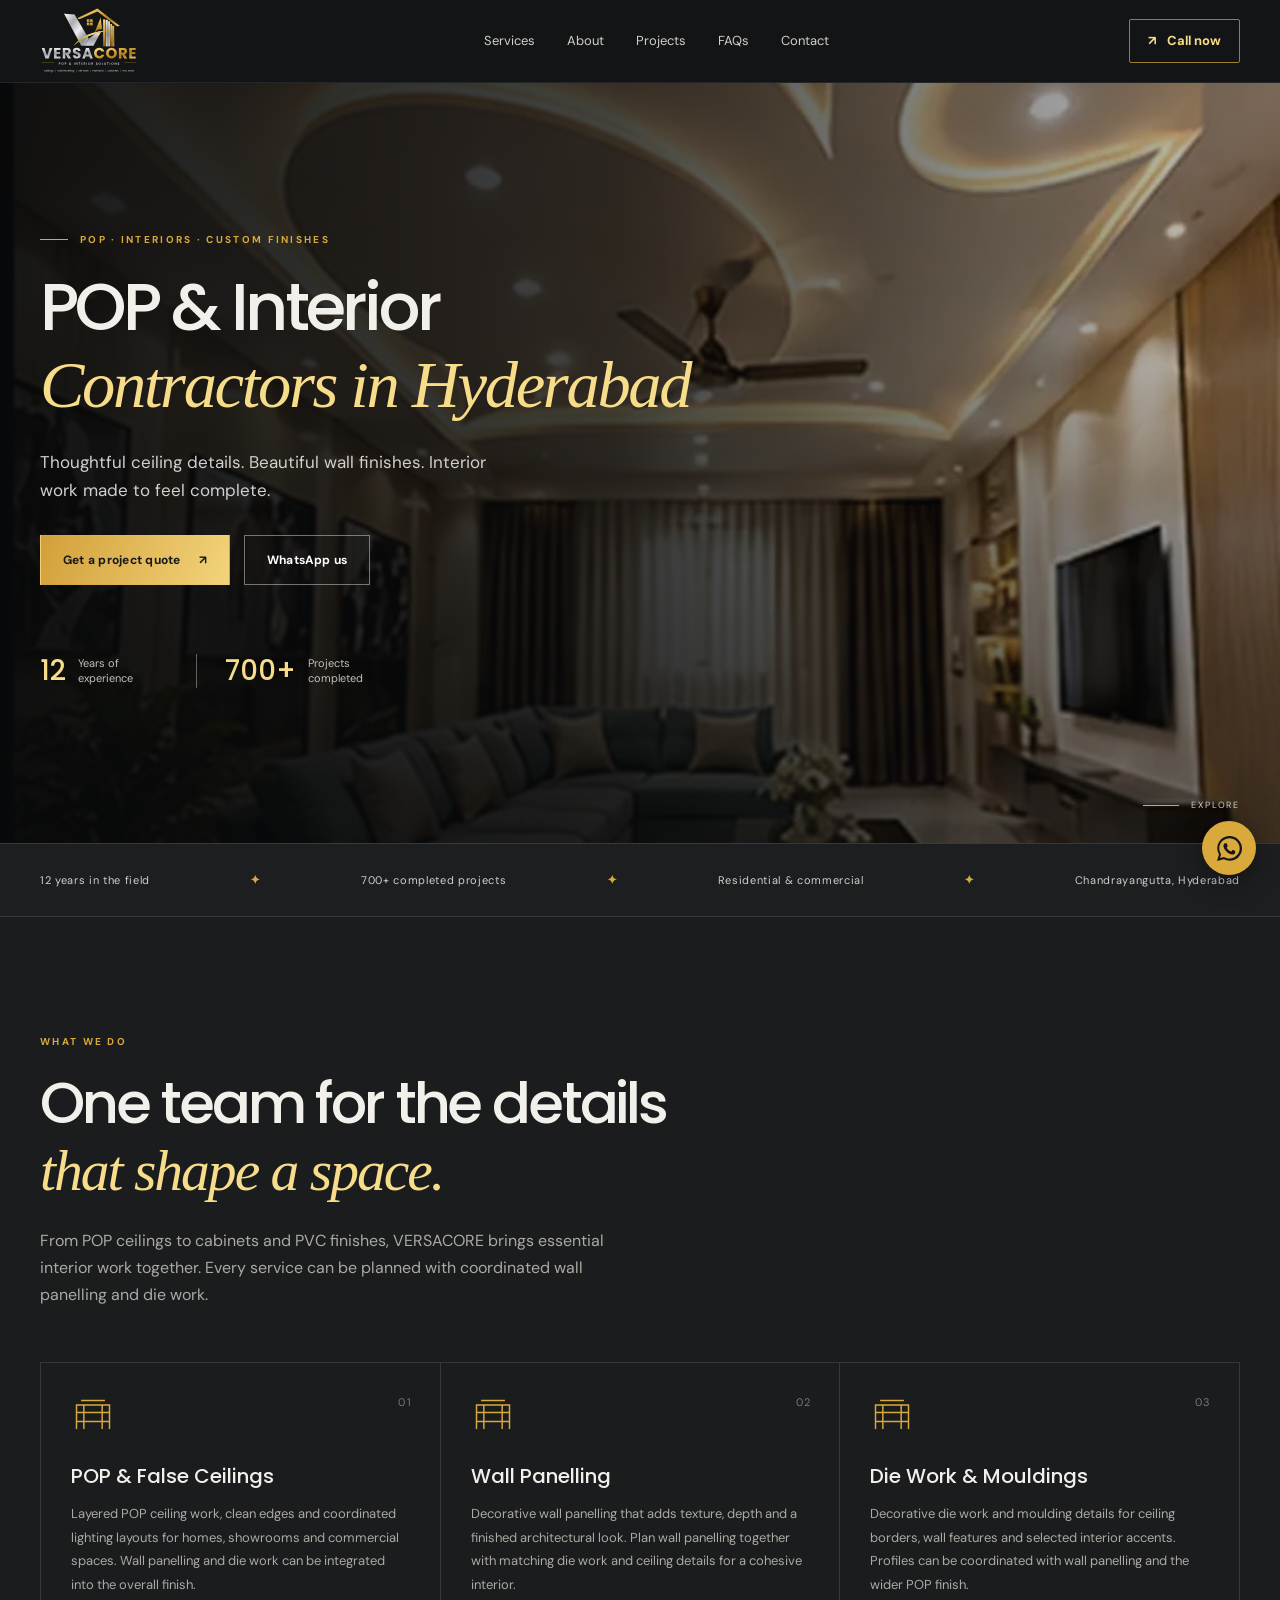
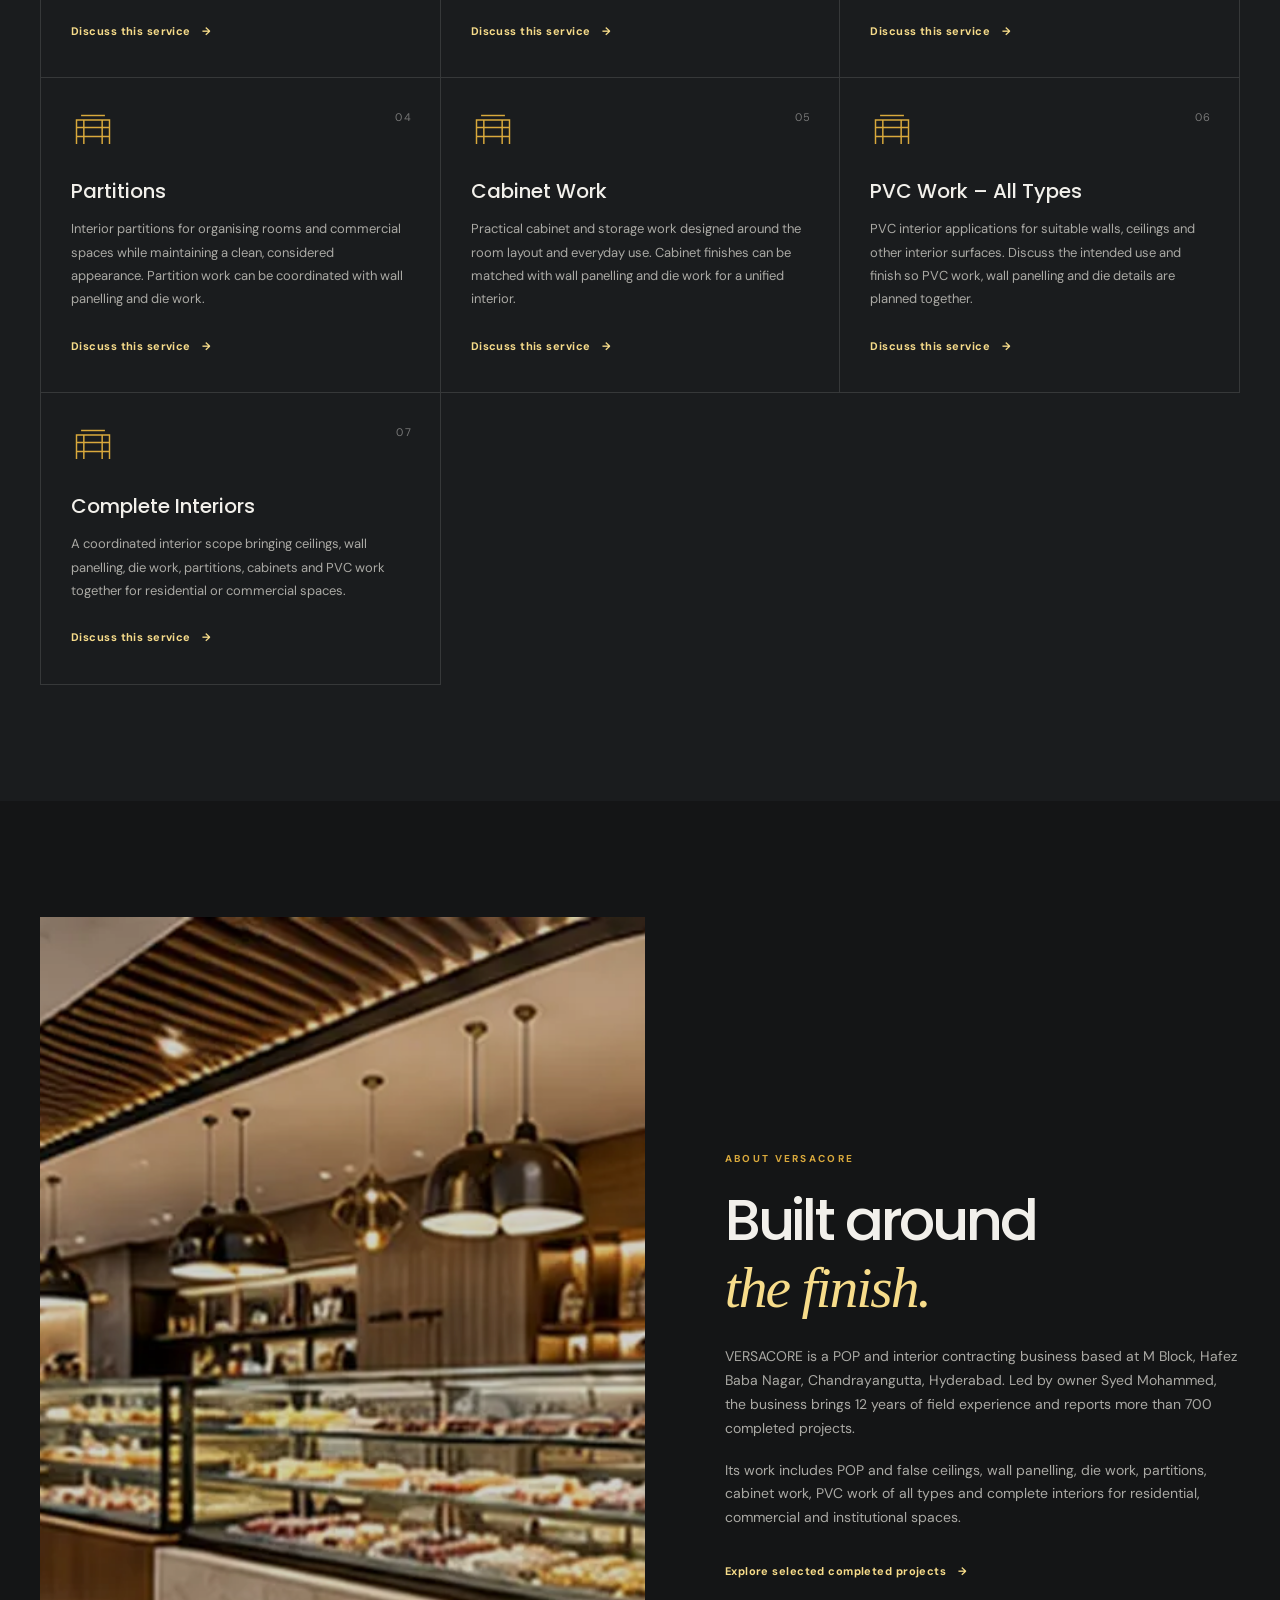
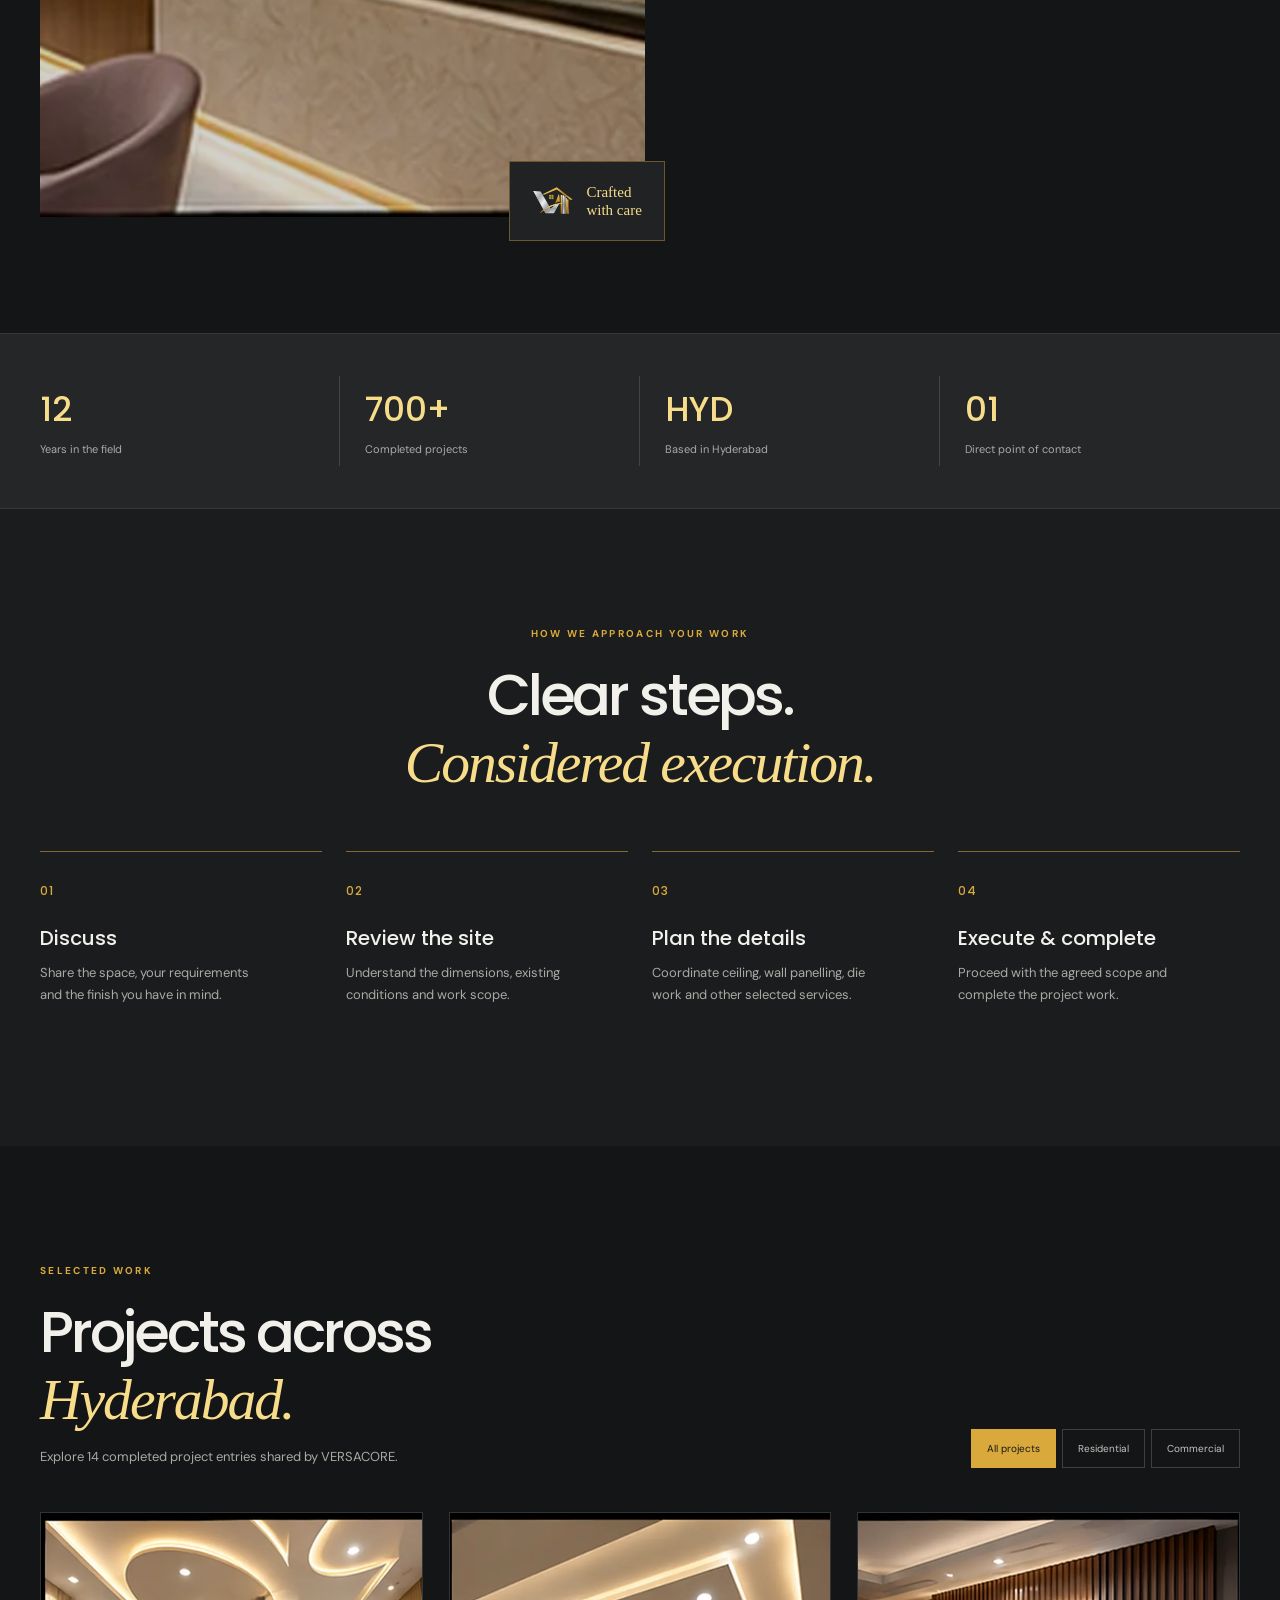
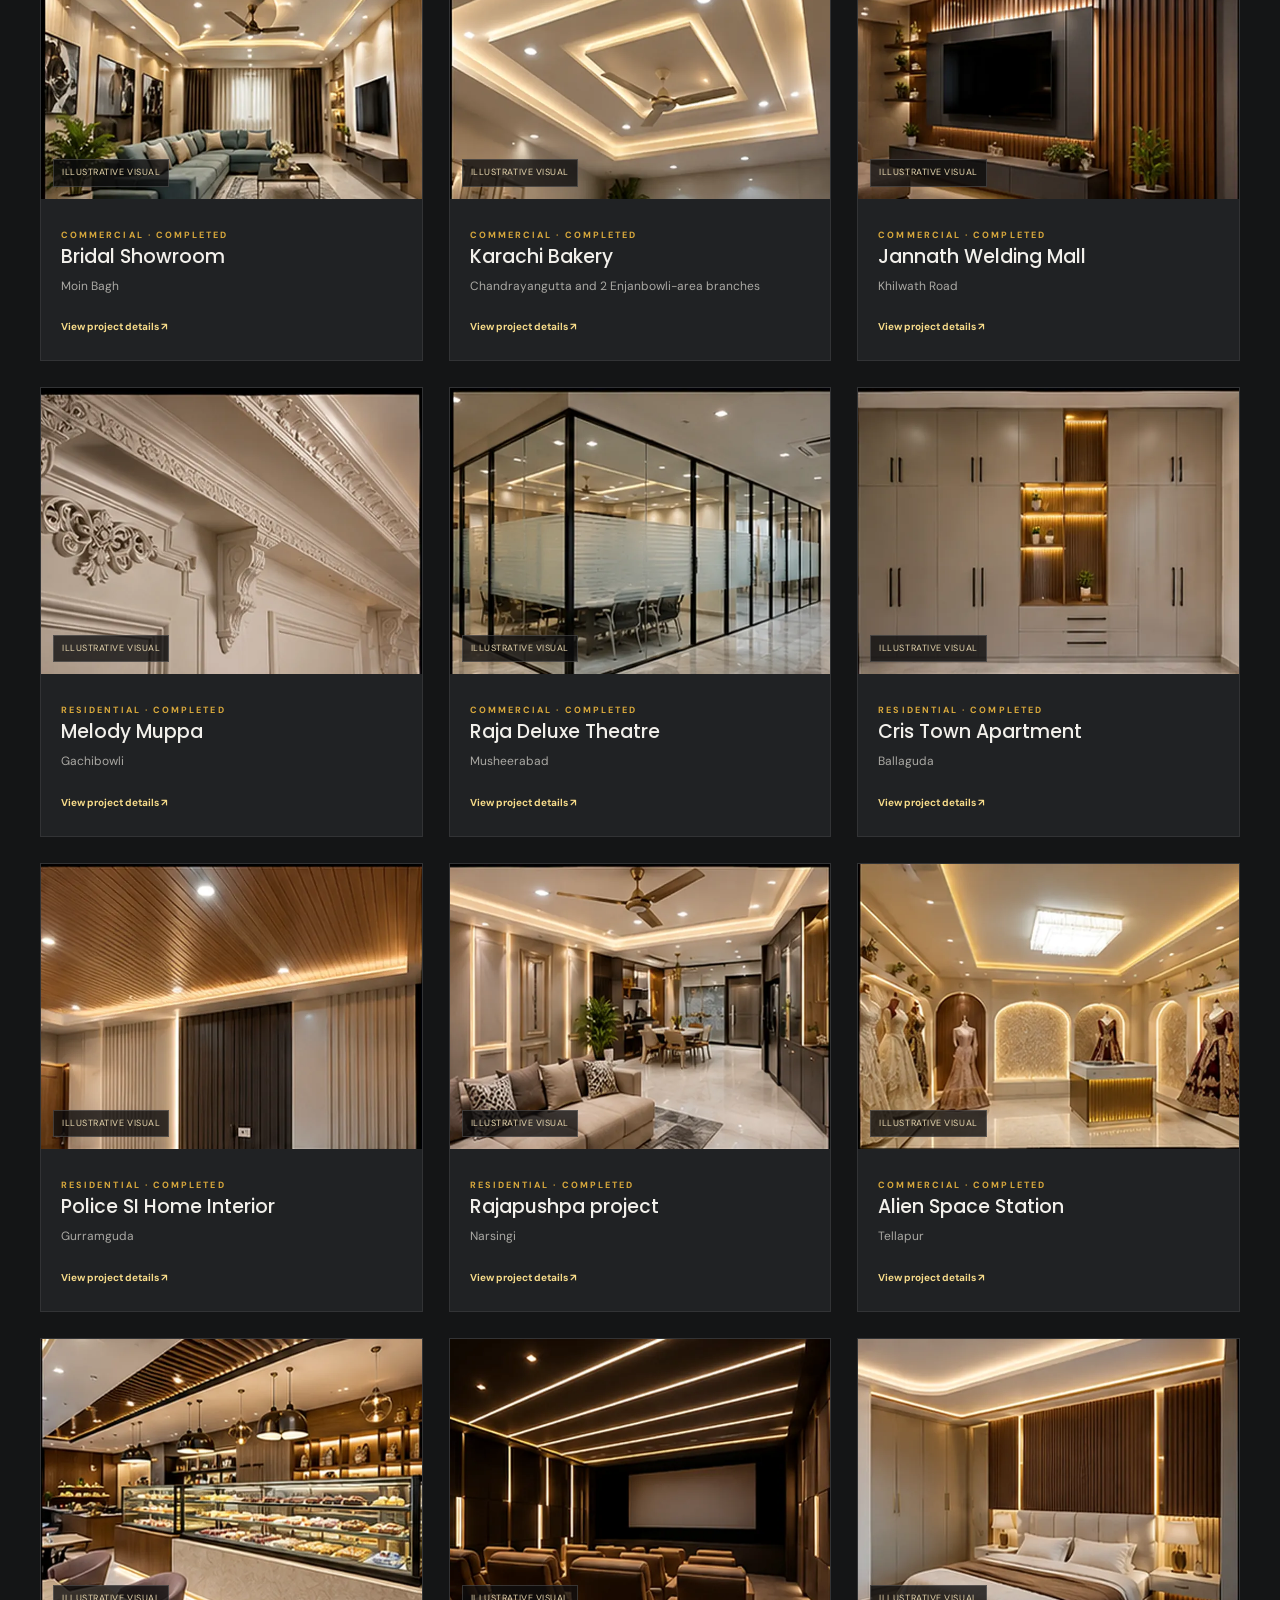
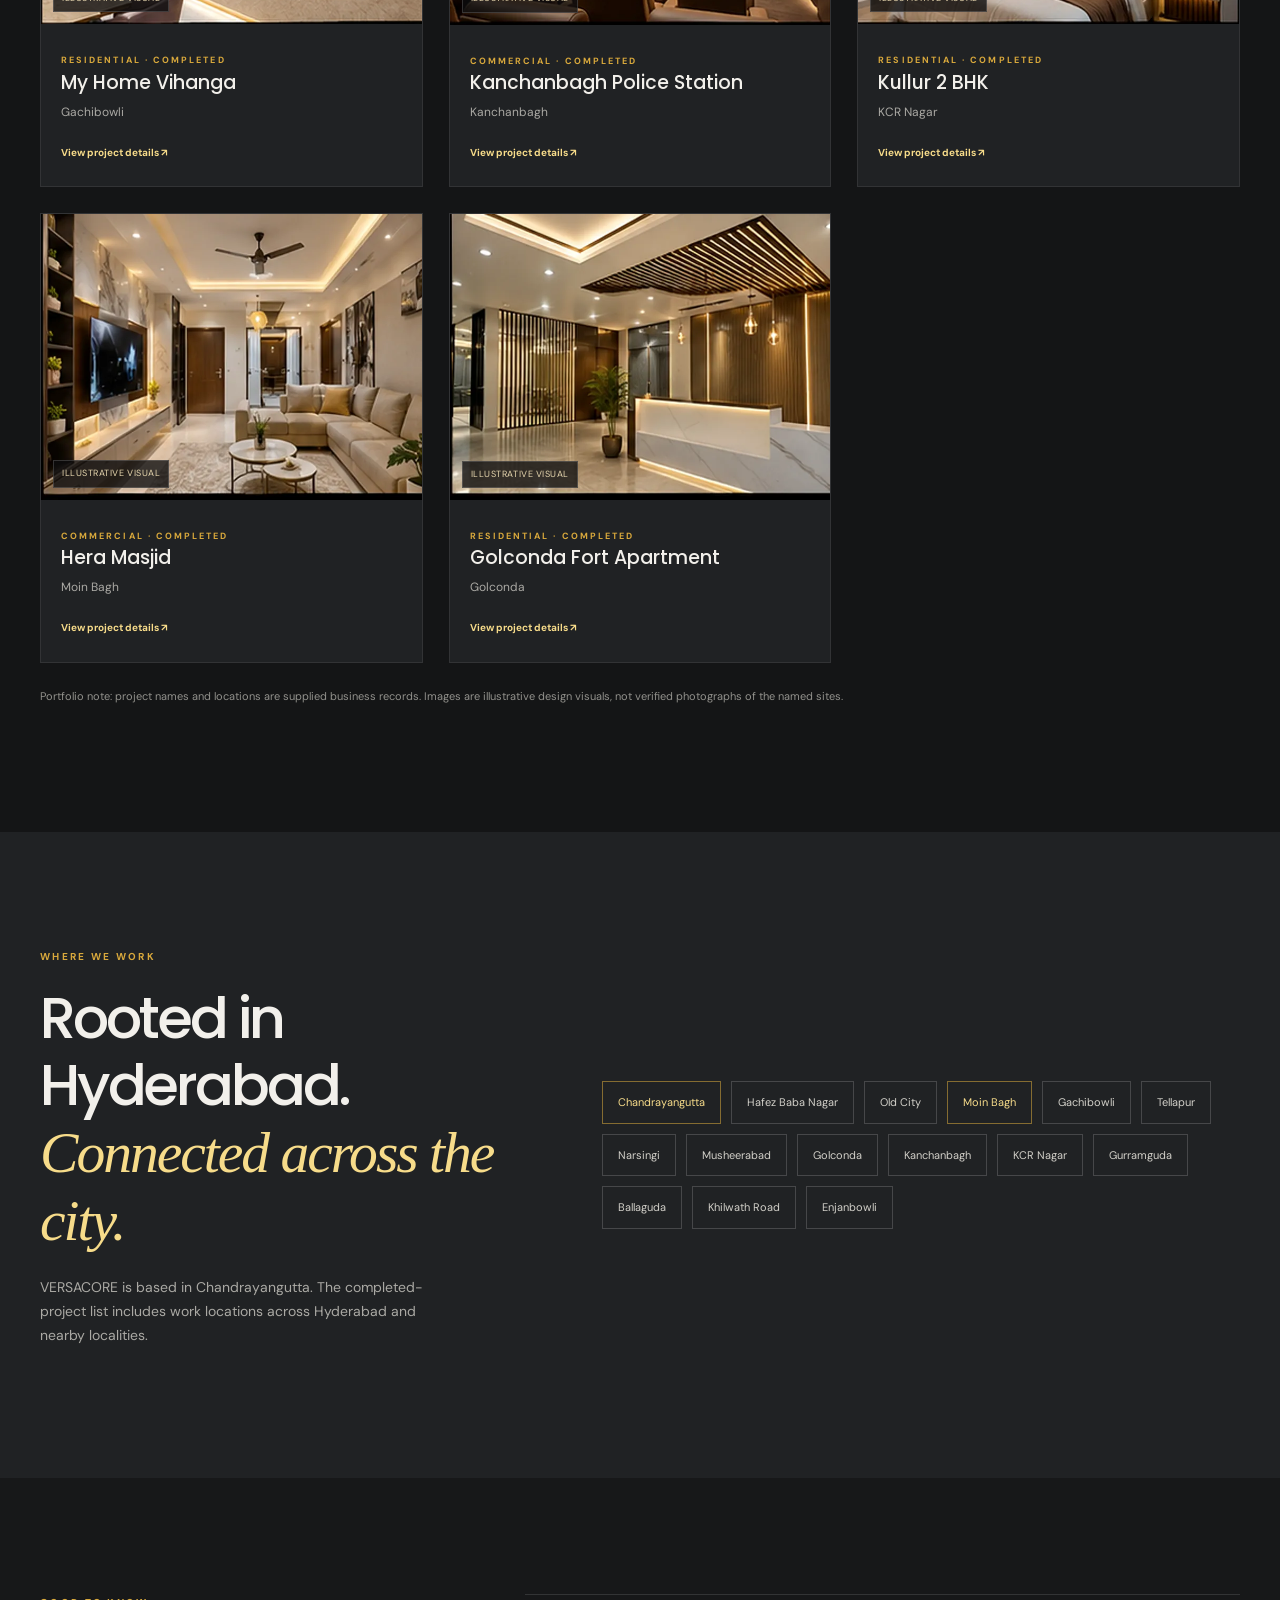
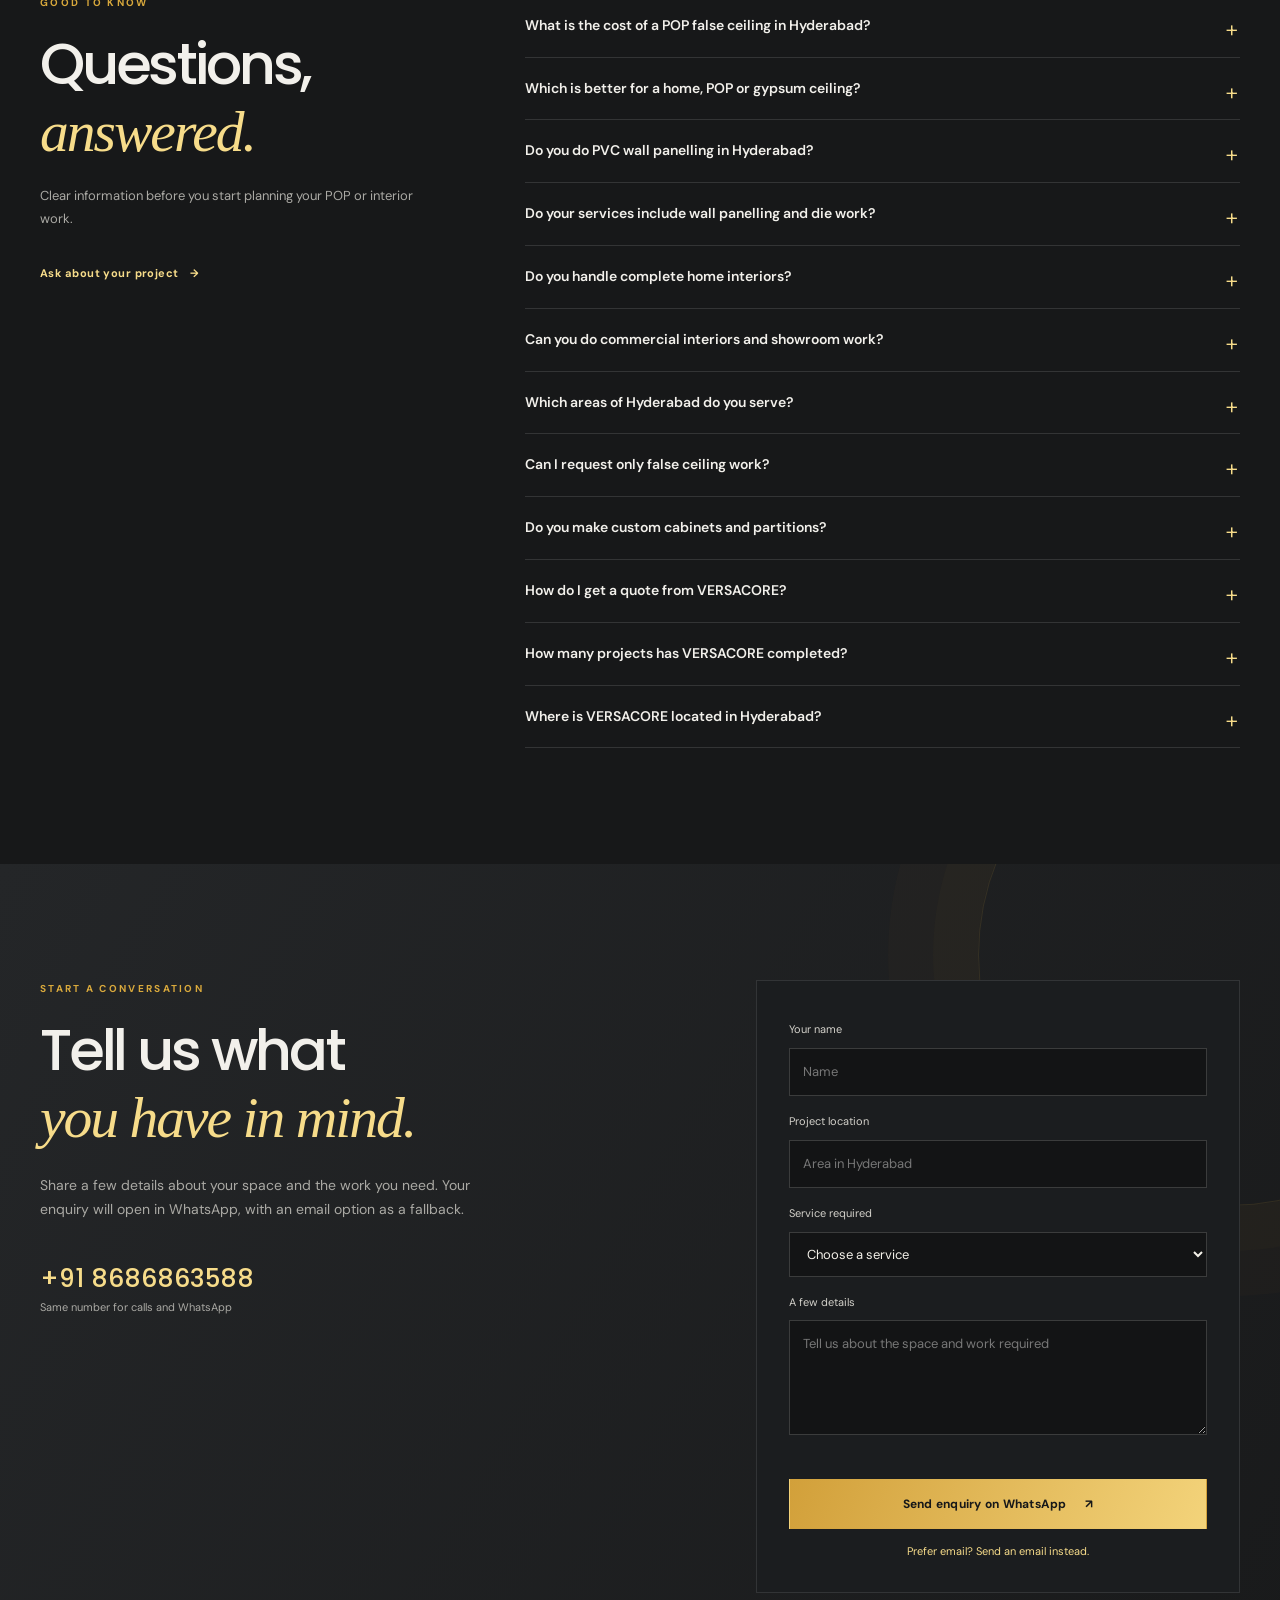
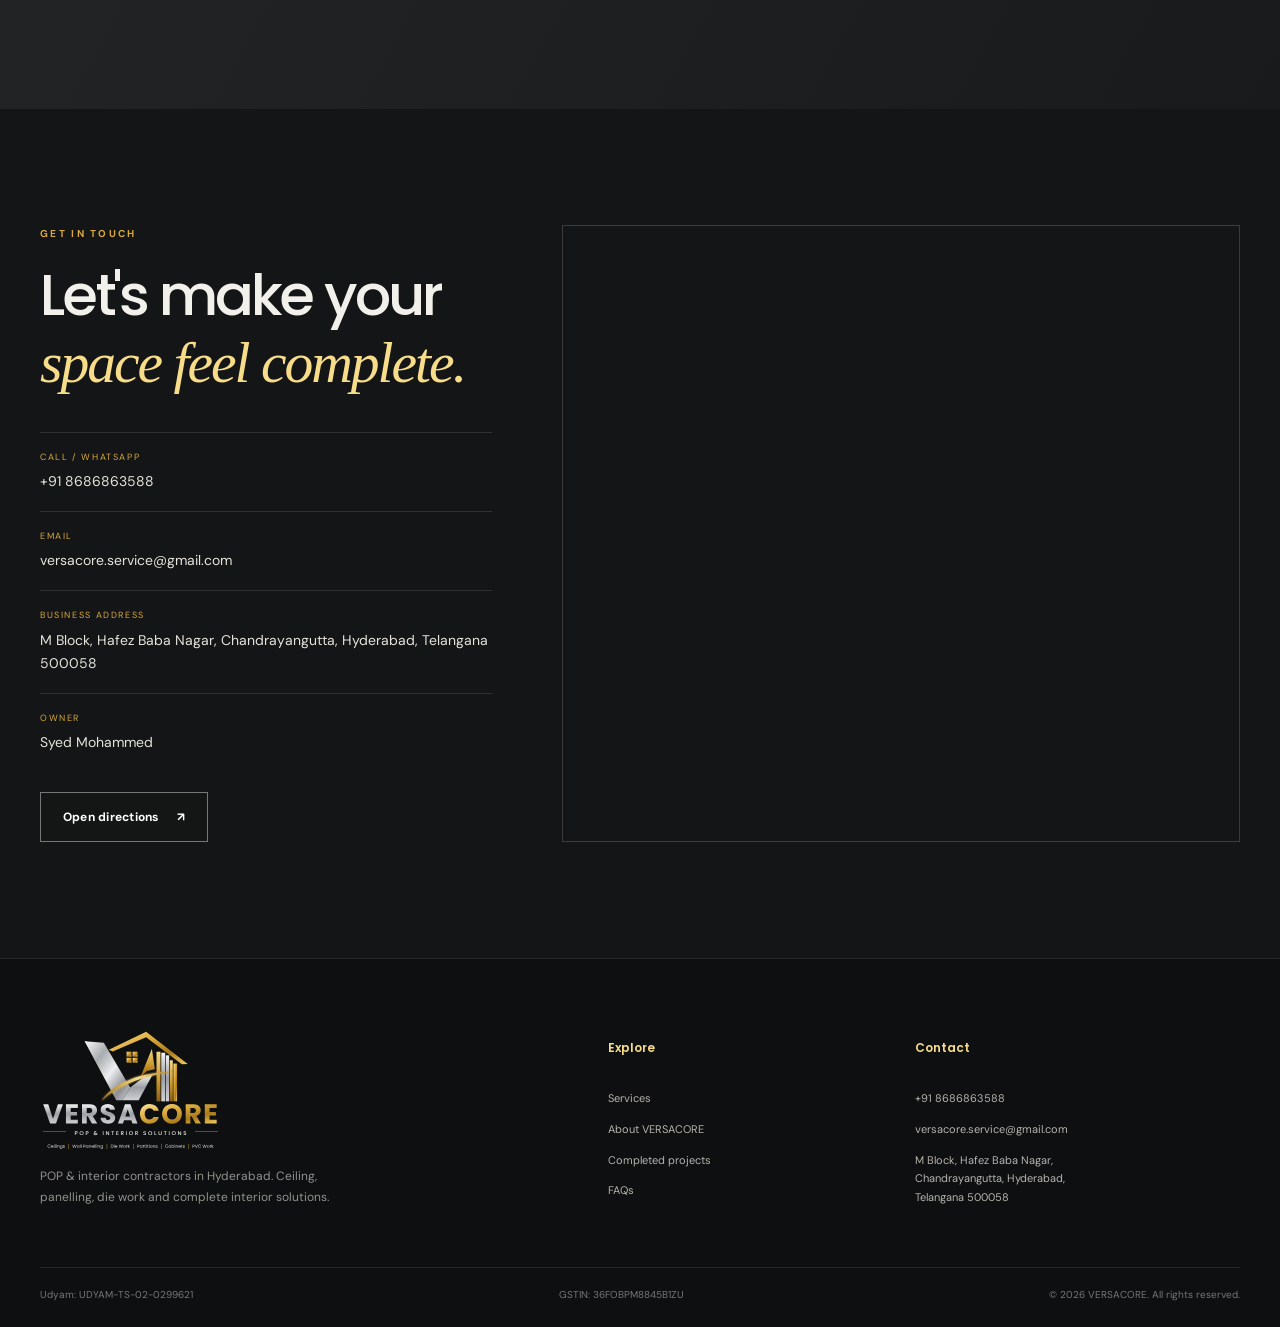
==== commit 52a0af40: "feat: improve VERSACORE mobile responsive design" ====
--- a/index.html
+++ b/index.html
@@ -20,7 +20,7 @@
 <link rel="icon" href="assets/favicons/android-chrome-192.png" sizes="192x192" type="image/png">
 <link rel="icon" href="assets/favicons/android-chrome-512.png" sizes="512x512" type="image/png">
 <link rel="apple-touch-icon" href="assets/favicons/apple-touch-icon.png">
-<link rel="preload" as="image" href="assets/images/hero-desktop.webp" fetchpriority="high" imagesrcset="assets/images/hero-desktop-960.webp 960w, assets/images/hero-desktop-1280.webp 1280w, assets/images/hero-desktop.webp 1920w" imagesizes="100vw">
+<link rel="preload" as="image" href="assets/images/bridal-showroom.webp" fetchpriority="high">
 <link rel="preconnect" href="https://fonts.googleapis.com">
 <link rel="preconnect" href="https://fonts.gstatic.com" crossorigin>
 <link href="https://fonts.googleapis.com/css2?family=DM+Sans:wght@400;500;600;700&family=Poppins:wght@400;500;600;700;800&display=swap" rel="stylesheet">
@@ -38,6 +38,7 @@
 <meta name="twitter:image" content="assets/images/og-image.jpg">
 <meta name="twitter:image:alt" content="VERSACORE POP and interior solutions brand artwork">
 <link rel="stylesheet" href="assets/css/styles.css">
+<link rel="stylesheet" href="assets/css/redesign.css">
 <script src="assets/js/config.js"></script>
 <script defer src="assets/js/site.js"></script>
 </head>
@@ -56,9 +57,9 @@
 <main id="main">
 <section class="hero">
   <picture class="hero-picture">
-    <source media="(max-width:768px)" srcset="assets/images/hero-mobile-540.webp 540w, assets/images/hero-mobile-720.webp 720w, assets/images/hero-mobile.webp 1080w" sizes="100vw">
-    <source srcset="assets/images/hero-desktop-960.webp 960w, assets/images/hero-desktop-1280.webp 1280w, assets/images/hero-desktop.webp 1920w" sizes="100vw">
-    <img src="assets/images/hero-desktop.webp" width="1920" height="1080" fetchpriority="high" alt="Premium POP ceiling and contemporary interior with warm cove lighting in a Hyderabad home">
+    <source media="(max-width:768px)" srcset="assets/images/bridal-showroom.webp 720w" sizes="100vw">
+    <source srcset="assets/images/bridal-showroom.webp 720w" sizes="100vw">
+    <img src="assets/images/bridal-showroom.webp" width="1920" height="1080" fetchpriority="high" alt="Premium POP ceiling and contemporary interior with warm cove lighting in a Hyderabad home">
   </picture>
   <div class="hero-shade"></div><div class="hero-lines" aria-hidden="true"></div>
   <div class="container hero-content">
@@ -85,7 +86,7 @@
 </section>
 <section class="about-section section" id="about">
   <div class="container about-grid">
-    <div class="about-image reveal"><img src="assets/images/banner-wide.webp" width="2100" height="900" loading="lazy" alt="Warm contemporary interior with decorative ceiling details and wood finishes"><div class="about-stamp"><img src="assets/svg/versacore-mark.svg" width="70" height="70" alt="" aria-hidden="true"><span>Crafted<br>with care</span></div></div>
+    <div class="about-image reveal"><img src="assets/images/my-home-vihanga.webp" width="2100" height="900" loading="lazy" alt="Warm contemporary interior with decorative ceiling details and wood finishes"><div class="about-stamp"><img src="assets/svg/versacore-mark.svg" width="70" height="70" alt="" aria-hidden="true"><span>Crafted<br>with care</span></div></div>
     <div class="about-copy reveal"><p class="eyebrow">ABOUT VERSACORE</p><h2>Built around<br><em>the finish.</em></h2><p>VERSACORE is a POP and interior contracting business based at M Block, Hafez Baba Nagar, Chandrayangutta, Hyderabad. Led by owner Syed Mohammed, the business brings 12 years of field experience and reports more than 700 completed projects.</p><p>Its work includes POP and false ceilings, wall panelling, die work, partitions, cabinet work, PVC work of all types and complete interiors for residential, commercial and institutional spaces.</p><a class="text-link" href="#portfolio">Explore selected completed projects <span aria-hidden="true">→</span></a></div>
   </div>
 </section>
--- a/assets/css/redesign.css
+++ b/assets/css/redesign.css
@@ -0,0 +1,380 @@
+/* VERSACORE responsive redesign — November 2026 */
+
+:root {
+  --bg: #171819;
+  --gold: #d9a93c;
+  --gold2: #f7dc8a;
+}
+
+html {
+  scroll-padding-top: 82px;
+}
+
+body {
+  overflow-x: clip;
+}
+
+img {
+  max-width: 100%;
+}
+
+/* Header and navigation */
+.header-inner {
+  gap: 20px;
+}
+
+.brand {
+  flex: 0 0 144px;
+}
+
+.brand img {
+  object-fit: contain;
+}
+
+.header-call {
+  white-space: nowrap;
+}
+
+@media (max-width: 900px) {
+  .header-inner {
+    height: 76px;
+    gap: 14px;
+  }
+
+  .brand {
+    flex-basis: 128px;
+  }
+
+  .brand img {
+    height: 60px;
+  }
+
+  .menu-toggle {
+    display: flex;
+    order: 3;
+    width: 40px;
+    height: 40px;
+    flex-direction: column;
+    align-items: center;
+    justify-content: center;
+    gap: 6px;
+  }
+
+  .menu-toggle span {
+    width: 23px;
+    height: 2px;
+    background: #f1e9d7;
+  }
+
+  .primary-nav {
+    display: none;
+    position: absolute;
+    top: 76px;
+    left: 0;
+    right: 0;
+    padding: 22px 24px;
+    background: #171819;
+    border-bottom: 1px solid rgba(217,169,60,.3);
+    flex-direction: column;
+    align-items: flex-start;
+    gap: 18px;
+  }
+
+  .primary-nav.open {
+    display: flex;
+  }
+
+  .primary-nav a {
+    font-size: 14px;
+  }
+
+  .header-call {
+    margin-left: auto;
+    padding: 9px 13px;
+    font-size: 11px;
+  }
+}
+
+/* Hero: photography first, message immediately visible */
+.hero {
+  min-height: min(760px, calc(100svh - 82px));
+  isolation: isolate;
+}
+
+.hero-picture img {
+  object-fit: cover;
+  object-position: center 52%;
+}
+
+.hero-shade {
+  background:
+    linear-gradient(90deg, rgba(8,9,10,.94) 0%, rgba(8,9,10,.76) 48%, rgba(8,9,10,.22) 100%),
+    linear-gradient(0deg, rgba(8,9,10,.45), transparent 65%);
+}
+
+.hero-content {
+  max-width: 1200px;
+  padding-top: 90px;
+  padding-bottom: 90px;
+}
+
+.hero h1 {
+  max-width: 720px;
+  text-wrap: balance;
+}
+
+.hero-lede {
+  max-width: 460px;
+}
+
+.hero-lines {
+  display: none;
+}
+
+@media (max-width: 900px) {
+  .hero {
+    min-height: 620px;
+  }
+
+  .hero-content {
+    padding-top: 75px;
+    padding-bottom: 75px;
+  }
+}
+
+@media (max-width: 680px) {
+  html {
+    scroll-padding-top: 72px;
+  }
+
+  .header-inner {
+    height: 70px;
+    gap: 10px;
+  }
+
+  .brand {
+    flex-basis: 116px;
+    width: 116px;
+  }
+
+  .brand img {
+    height: 54px;
+  }
+
+  .header-call {
+    padding: 8px 10px;
+    font-size: 10px;
+  }
+
+  .hero {
+    min-height: 590px;
+    min-height: min(650px, calc(100svh - 70px));
+    align-items: center;
+  }
+
+  .hero-picture img {
+    object-position: 58% center;
+  }
+
+  .hero-shade {
+    background:
+      linear-gradient(90deg, rgba(8,9,10,.91), rgba(8,9,10,.62)),
+      linear-gradient(0deg, rgba(8,9,10,.62), rgba(8,9,10,.12));
+  }
+
+  .hero-content {
+    width: min(100% - 36px, 540px);
+    padding: 65px 0 76px;
+  }
+
+  .hero-content .eyebrow {
+    font-size: 9px;
+    letter-spacing: .16em;
+    margin-bottom: 17px;
+  }
+
+  .hero h1 {
+    font-size: clamp(37px, 9.5vw, 49px);
+    line-height: 1.12;
+    letter-spacing: -.045em;
+  }
+
+  .hero-lede {
+    font-size: 14px;
+    line-height: 1.65;
+    max-width: 330px;
+    margin: 18px 0 23px;
+  }
+
+  .hero-actions {
+    gap: 10px;
+  }
+
+  .hero-actions .button {
+    min-height: 47px;
+    padding: 0 14px;
+    font-size: 11px;
+  }
+
+  .hero-proof {
+    margin-top: 30px;
+    gap: 16px;
+  }
+
+  .hero-proof div {
+    gap: 8px;
+  }
+
+  .hero-proof strong {
+    font-size: 24px;
+  }
+
+  .hero-proof span {
+    font-size: 9px;
+  }
+
+  .trust-inner {
+    min-height: 0;
+    padding: 17px 0;
+    justify-content: center;
+    flex-wrap: wrap;
+    gap: 8px 11px;
+    font-size: 9px;
+    text-align: center;
+  }
+
+  .section {
+    padding: 68px 0;
+  }
+
+  .section-heading h2,
+  .portfolio-head h2,
+  .about-copy h2,
+  .areas-copy h2,
+  .faq-intro h2,
+  .quote-copy h2,
+  .contact-info h2 {
+    font-size: clamp(34px, 9vw, 42px);
+  }
+
+  /* About: use an actual interior visual, not abstract brand artwork */
+  .about-grid {
+    gap: 30px;
+  }
+
+  .about-image {
+    width: 100%;
+  }
+
+  .about-image > img {
+    width: 100%;
+    aspect-ratio: 4 / 3;
+    object-fit: cover;
+    object-position: center;
+    filter: none;
+  }
+
+  .about-stamp {
+    display: none;
+  }
+
+  .about-copy {
+    padding-top: 0;
+  }
+
+  .about-copy > p:not(.eyebrow) {
+    font-size: 14px;
+    line-height: 1.8;
+  }
+
+  .services-grid,
+  .portfolio-grid {
+    grid-template-columns: 1fr;
+  }
+
+  .service-card {
+    padding: 25px 22px;
+    min-height: 0;
+  }
+
+  .portfolio-head {
+    gap: 22px;
+  }
+
+  .filter-group {
+    width: 100%;
+  }
+
+  .filter-btn {
+    padding: 10px 12px;
+  }
+
+  .project-image-wrap {
+    aspect-ratio: 4 / 3;
+  }
+
+  .numbers-grid {
+    grid-template-columns: repeat(2, minmax(0, 1fr));
+  }
+
+  .steps-grid {
+    grid-template-columns: repeat(2, minmax(0, 1fr));
+  }
+
+  .quote-form {
+    padding: 22px;
+  }
+
+  .map-wrap,
+  .map-wrap iframe {
+    min-height: 310px;
+  }
+
+  .floating-wa {
+    bottom: 82px;
+  }
+
+  body {
+    padding-bottom: 68px;
+  }
+
+  .mobile-action-bar {
+    grid-template-columns: repeat(3, minmax(0, 1fr));
+    padding: 8px 9px calc(8px + env(safe-area-inset-bottom));
+  }
+
+  .mobile-action-bar a {
+    display: flex;
+    justify-content: center;
+    align-items: center;
+    min-height: 44px;
+    font-size: 11px;
+  }
+}
+
+@media (max-width: 360px) {
+  .brand {
+    flex-basis: 102px;
+    width: 102px;
+  }
+
+  .header-call {
+    padding-inline: 8px;
+  }
+
+  .hero h1 {
+    font-size: 35px;
+  }
+
+  .hero-actions .button {
+    padding-inline: 10px;
+    font-size: 10px;
+  }
+}
+
+@media (prefers-reduced-motion: reduce) {
+  .hero *,
+  .about-image * {
+    transition: none !important;
+  }
+}
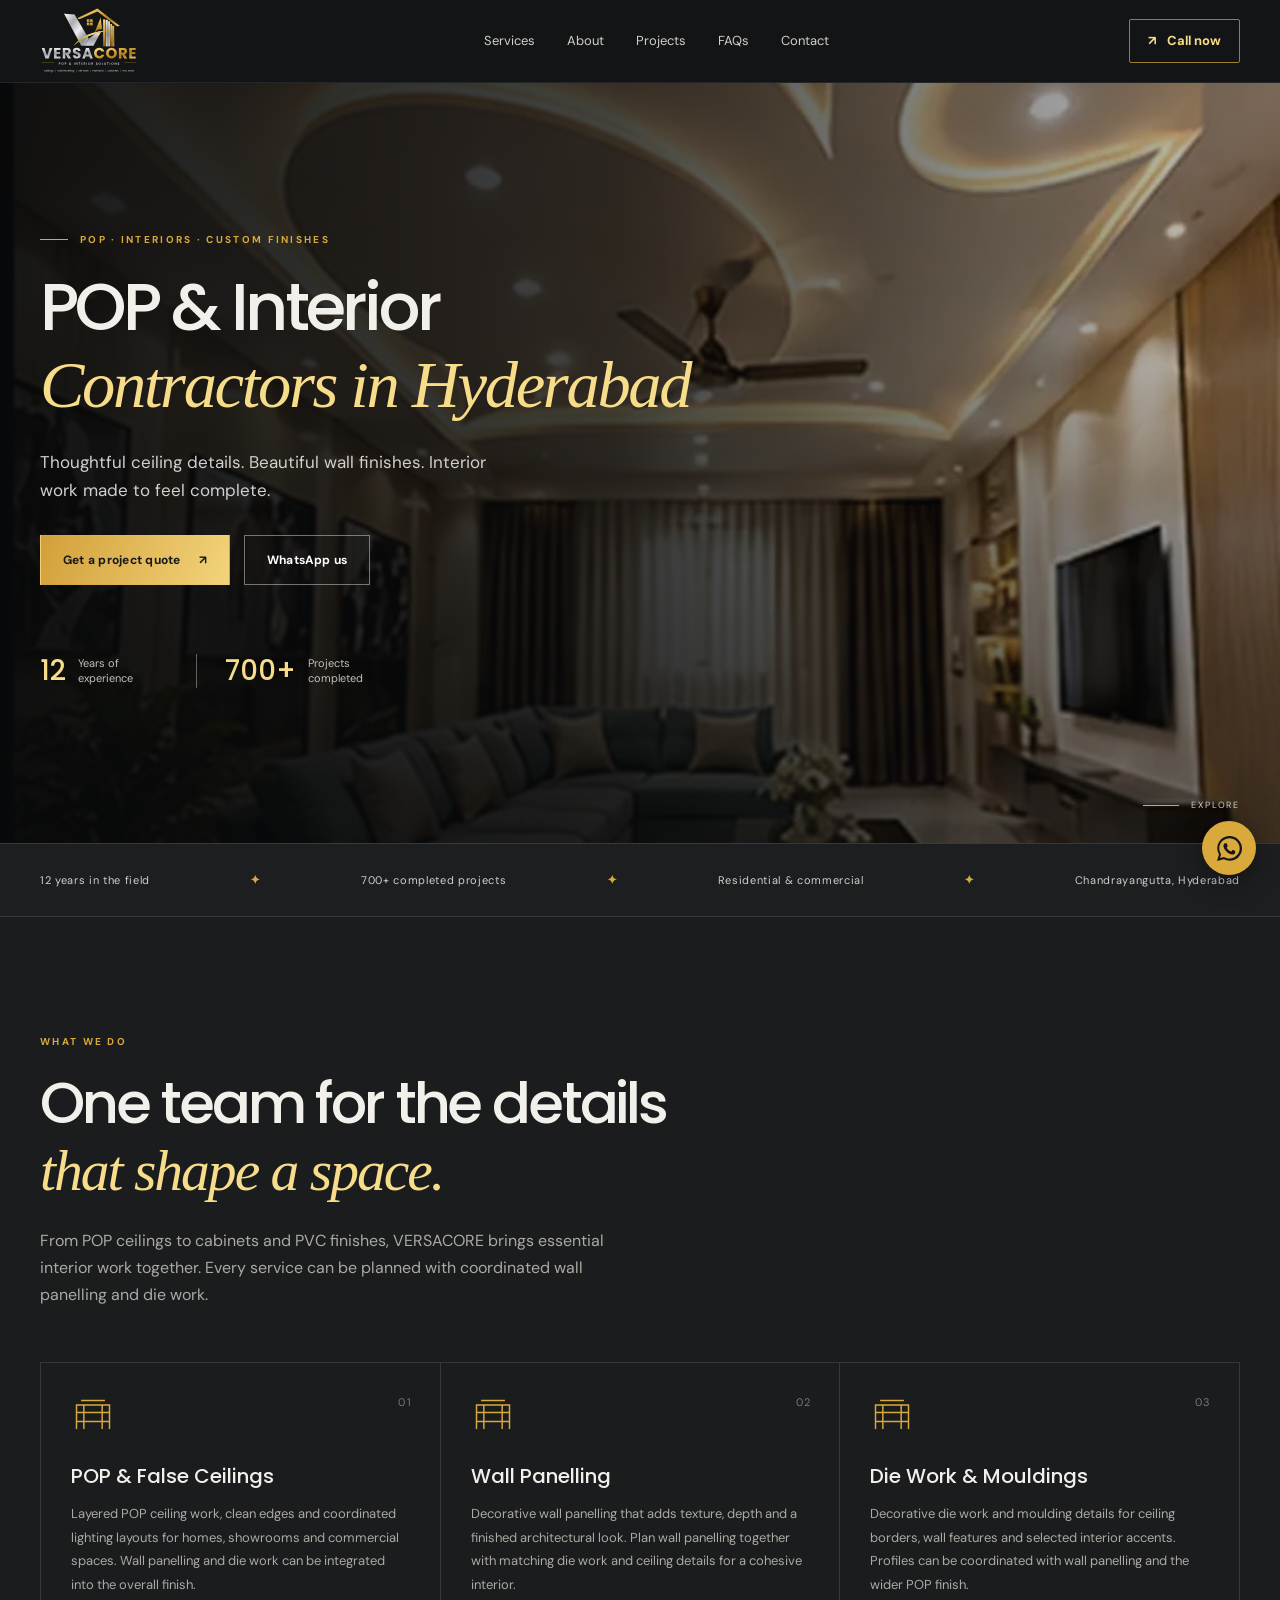
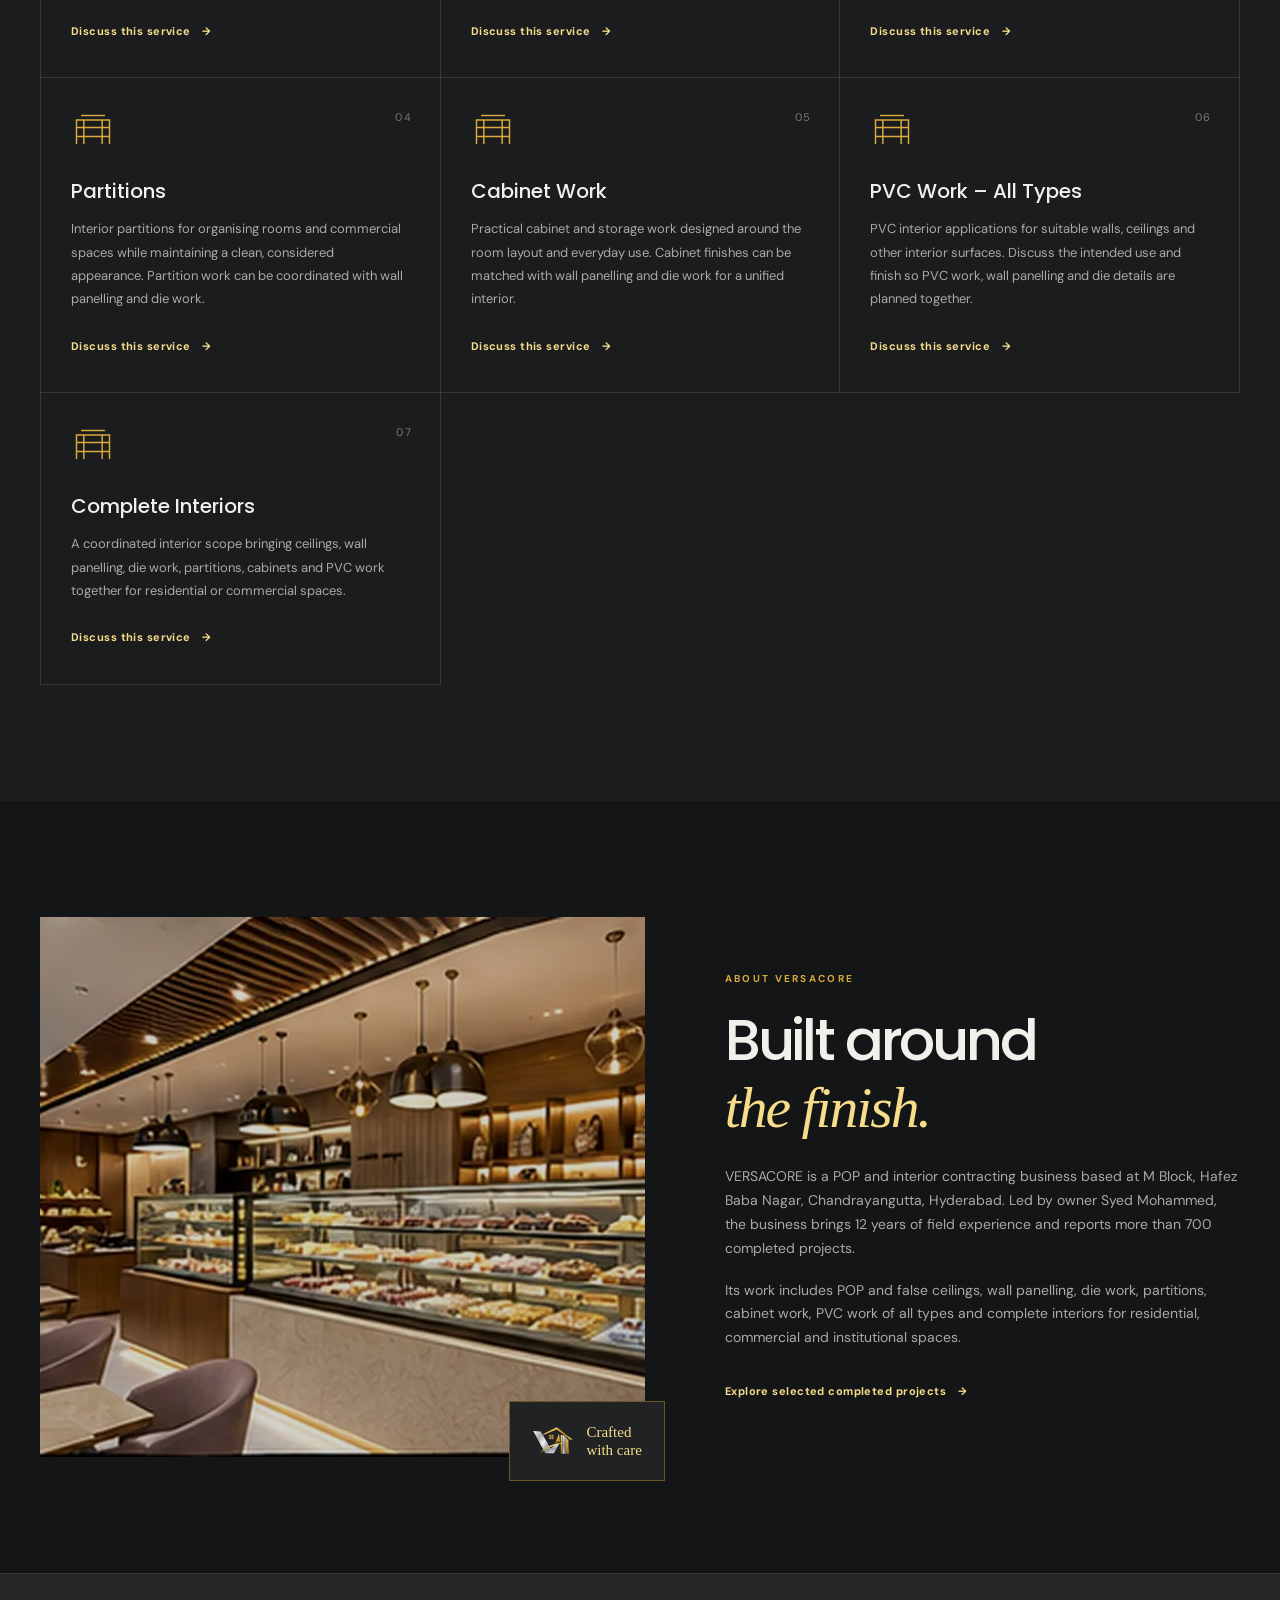
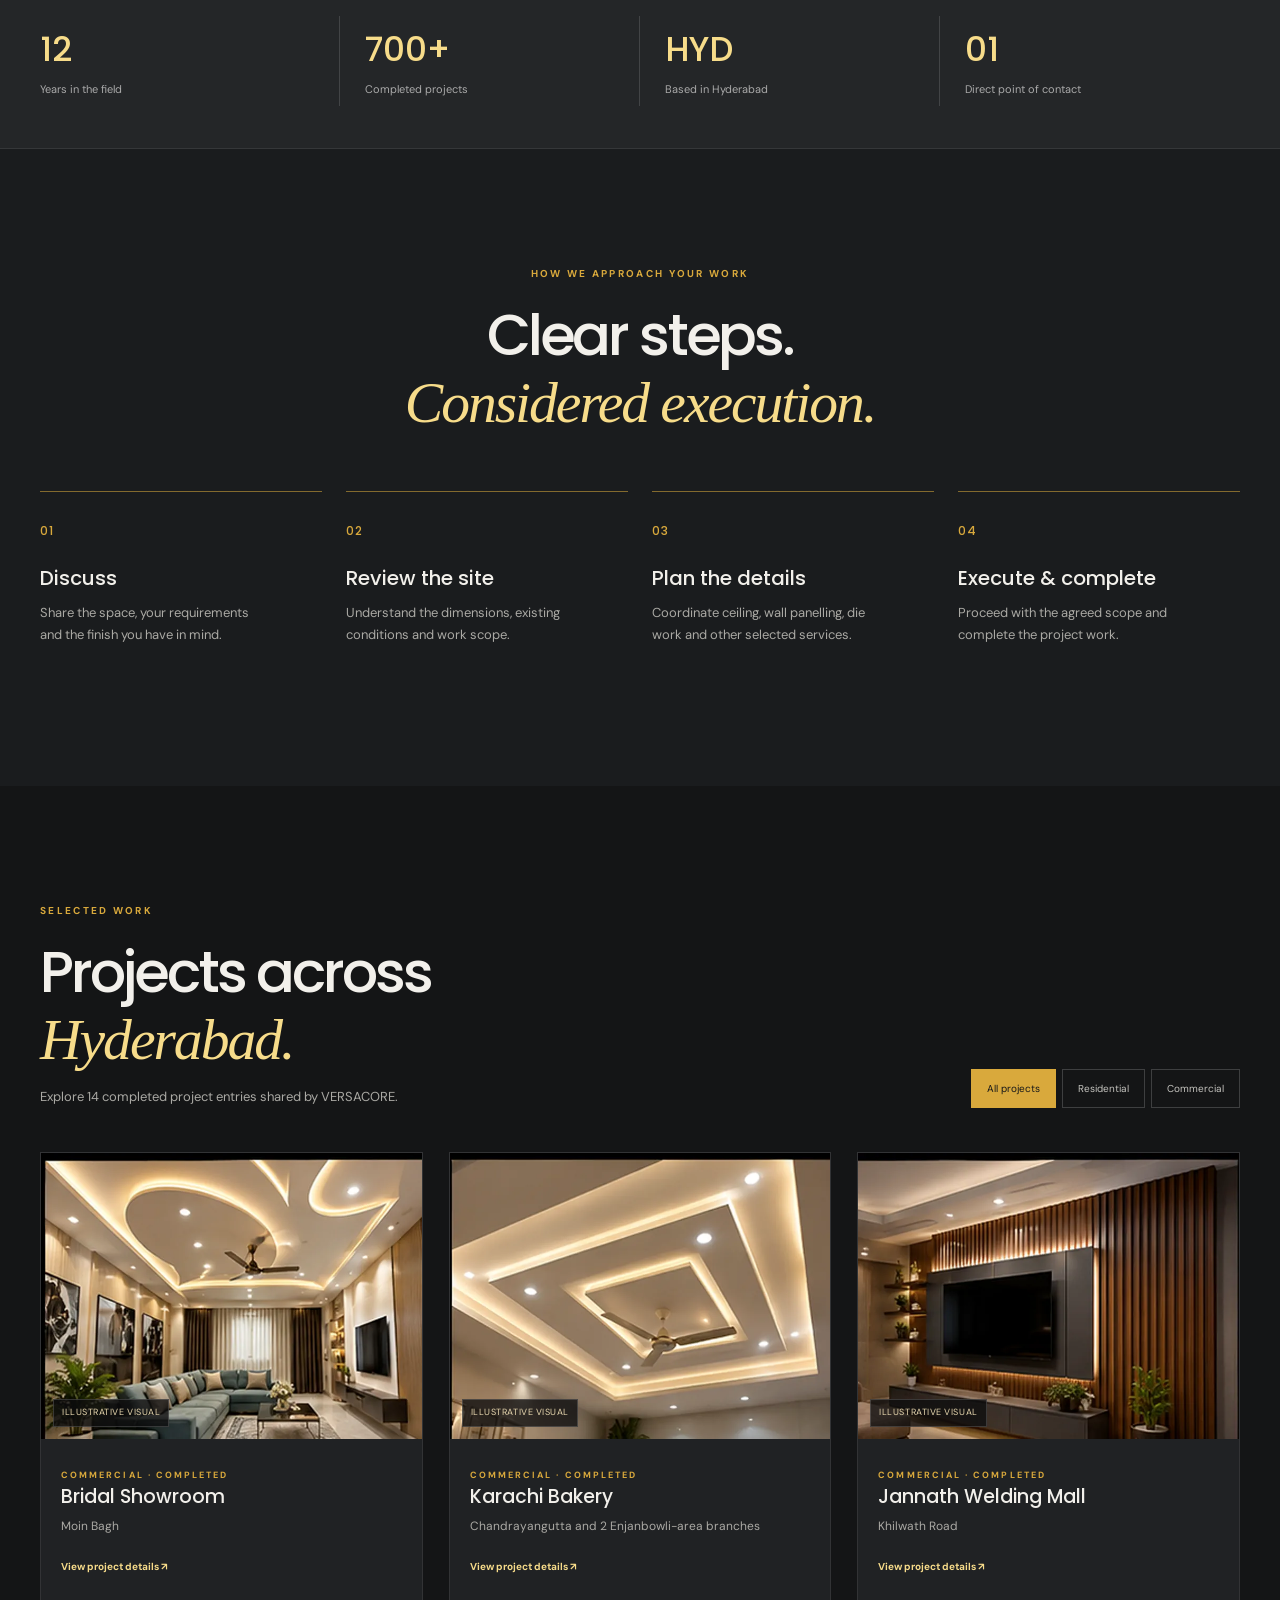
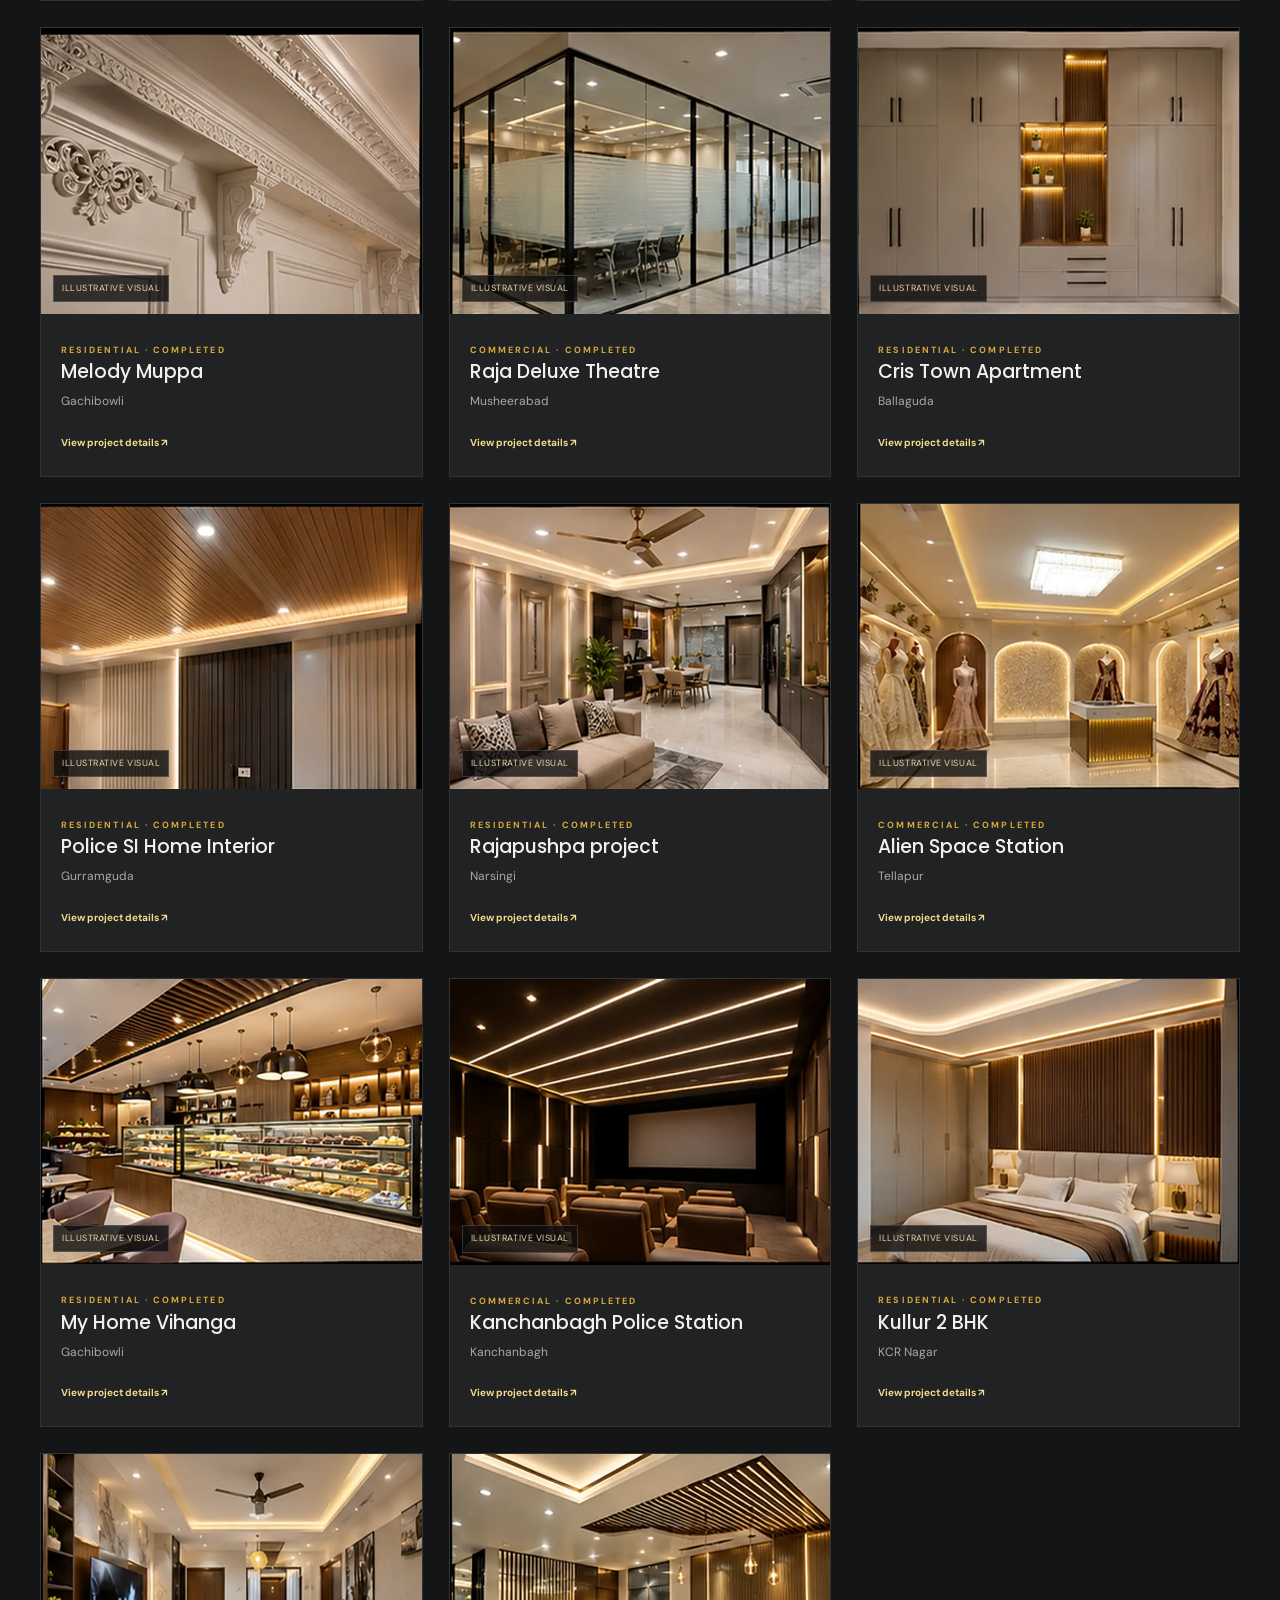
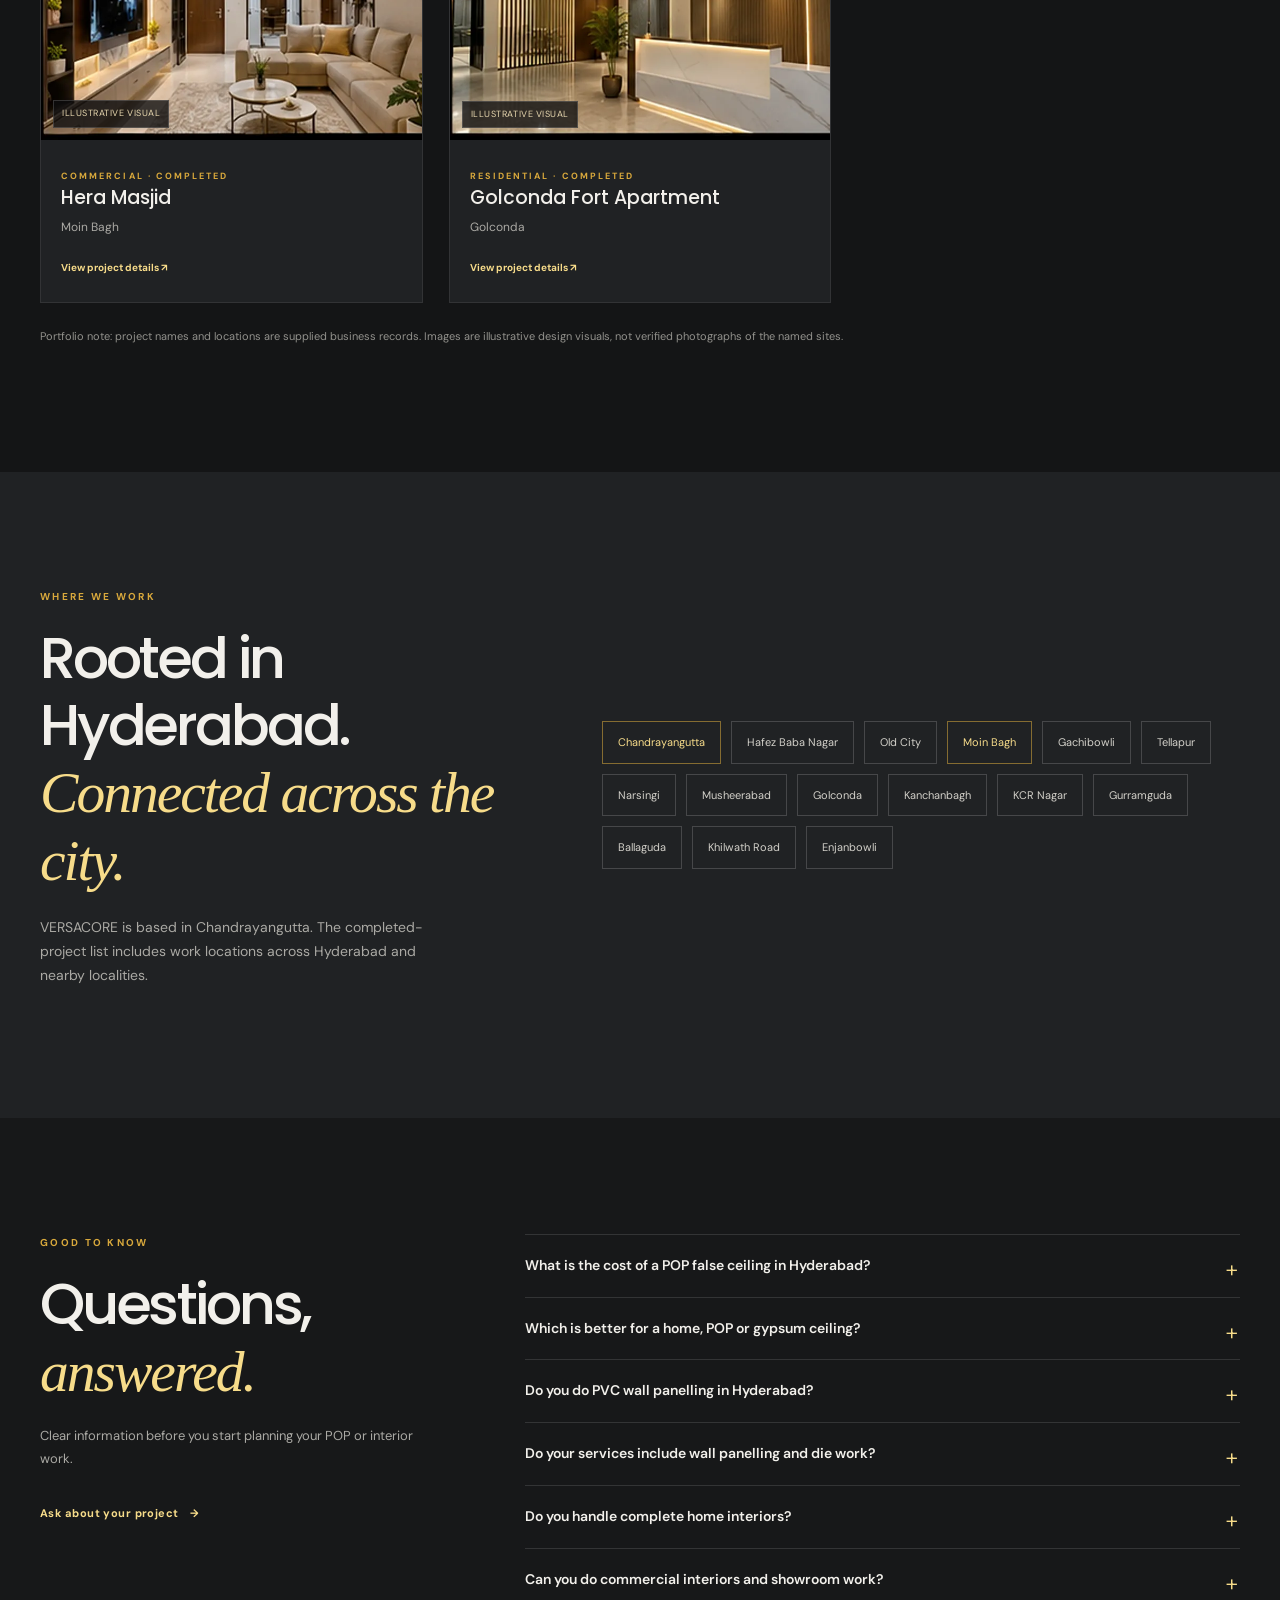
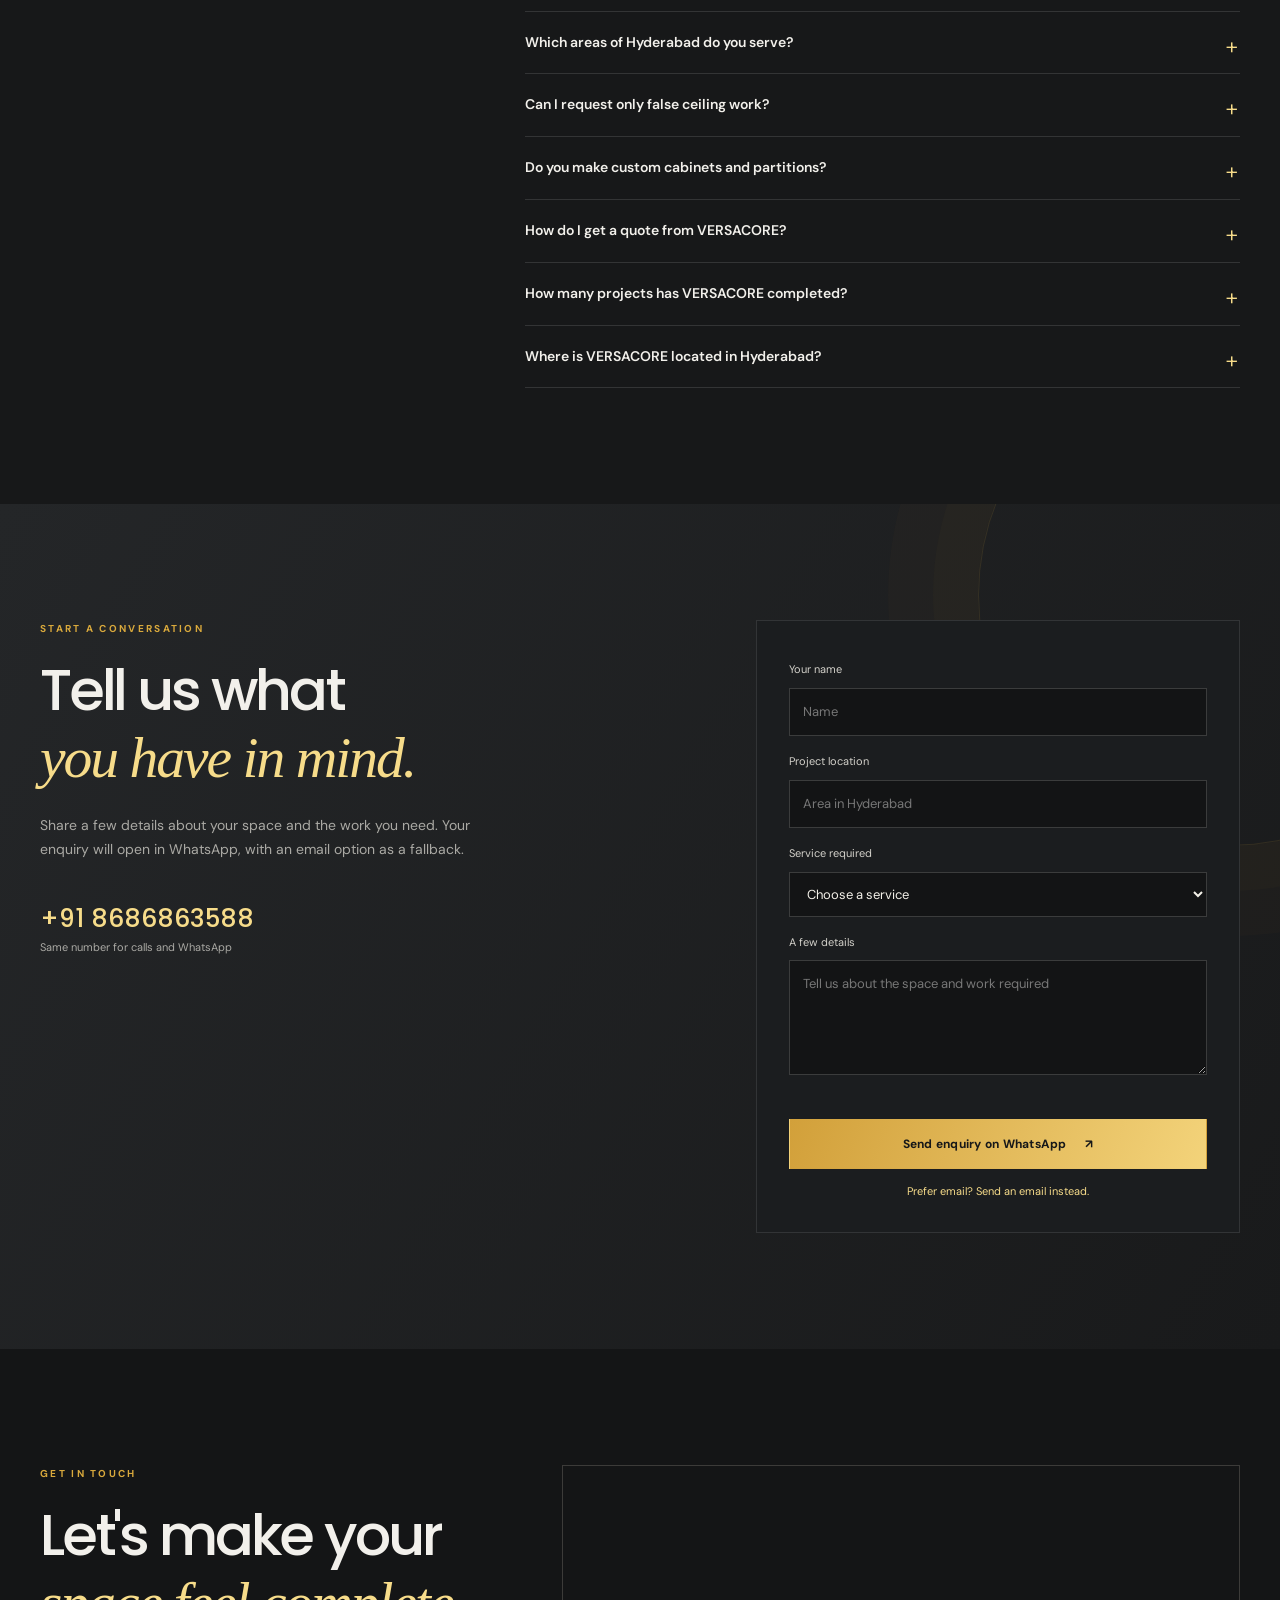
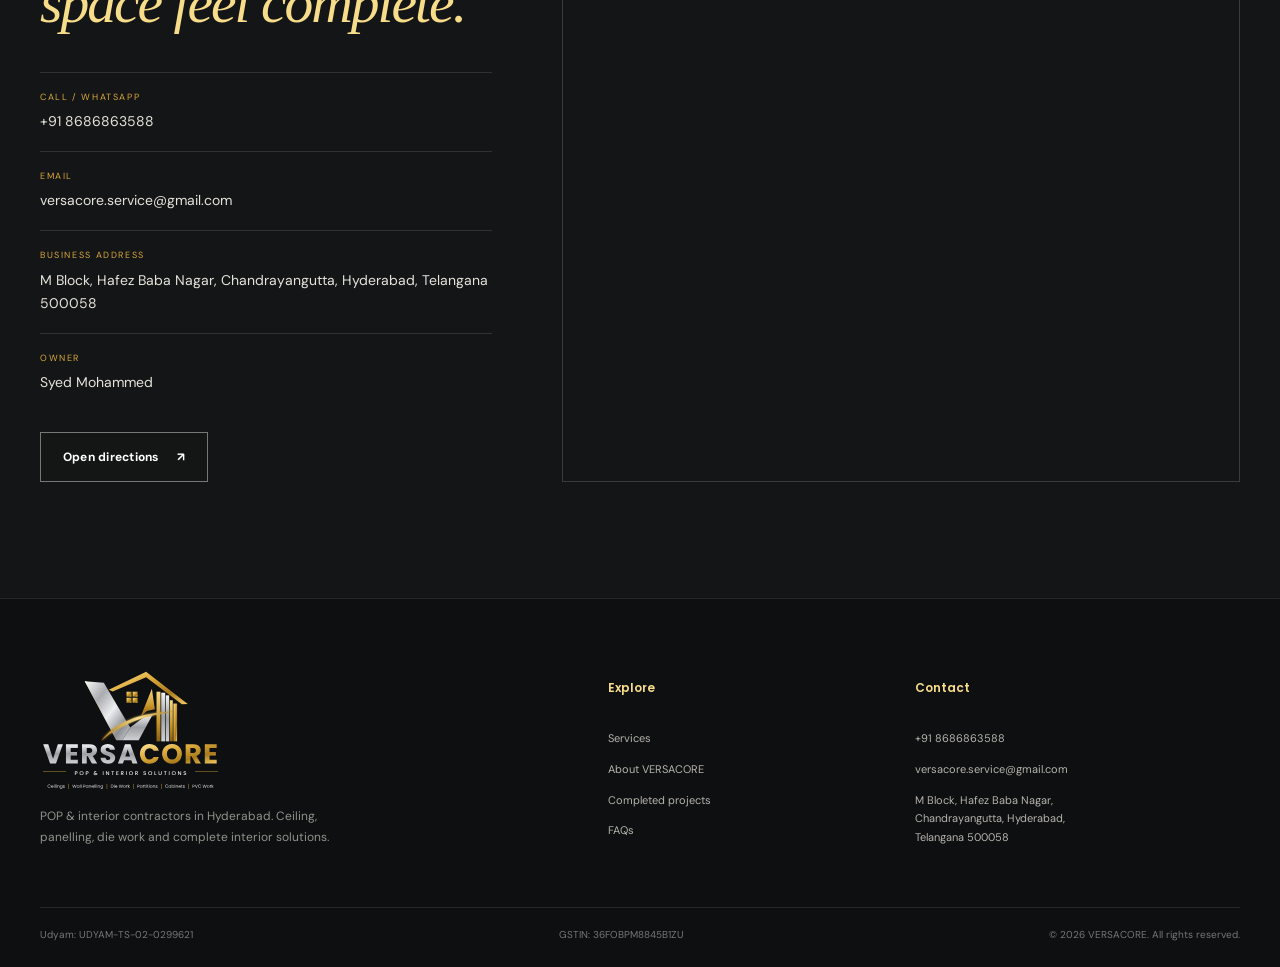
==== commit 56b0b346: "fix: correct interior image dimensions" ====
--- a/index.html
+++ b/index.html
@@ -59,7 +59,7 @@
   <picture class="hero-picture">
     <source media="(max-width:768px)" srcset="assets/images/bridal-showroom.webp 720w" sizes="100vw">
     <source srcset="assets/images/bridal-showroom.webp 720w" sizes="100vw">
-    <img src="assets/images/bridal-showroom.webp" width="1920" height="1080" fetchpriority="high" alt="Premium POP ceiling and contemporary interior with warm cove lighting in a Hyderabad home">
+    <img src="assets/images/bridal-showroom.webp" width="720" height="540" fetchpriority="high" alt="Premium POP ceiling and contemporary interior with warm cove lighting in a Hyderabad home">
   </picture>
   <div class="hero-shade"></div><div class="hero-lines" aria-hidden="true"></div>
   <div class="container hero-content">
@@ -86,7 +86,7 @@
 </section>
 <section class="about-section section" id="about">
   <div class="container about-grid">
-    <div class="about-image reveal"><img src="assets/images/my-home-vihanga.webp" width="2100" height="900" loading="lazy" alt="Warm contemporary interior with decorative ceiling details and wood finishes"><div class="about-stamp"><img src="assets/svg/versacore-mark.svg" width="70" height="70" alt="" aria-hidden="true"><span>Crafted<br>with care</span></div></div>
+    <div class="about-image reveal"><img src="assets/images/my-home-vihanga.webp" width="720" height="540" loading="lazy" alt="Warm contemporary interior with decorative ceiling details and wood finishes"><div class="about-stamp"><img src="assets/svg/versacore-mark.svg" width="70" height="70" alt="" aria-hidden="true"><span>Crafted<br>with care</span></div></div>
     <div class="about-copy reveal"><p class="eyebrow">ABOUT VERSACORE</p><h2>Built around<br><em>the finish.</em></h2><p>VERSACORE is a POP and interior contracting business based at M Block, Hafez Baba Nagar, Chandrayangutta, Hyderabad. Led by owner Syed Mohammed, the business brings 12 years of field experience and reports more than 700 completed projects.</p><p>Its work includes POP and false ceilings, wall panelling, die work, partitions, cabinet work, PVC work of all types and complete interiors for residential, commercial and institutional spaces.</p><a class="text-link" href="#portfolio">Explore selected completed projects <span aria-hidden="true">→</span></a></div>
   </div>
 </section>
